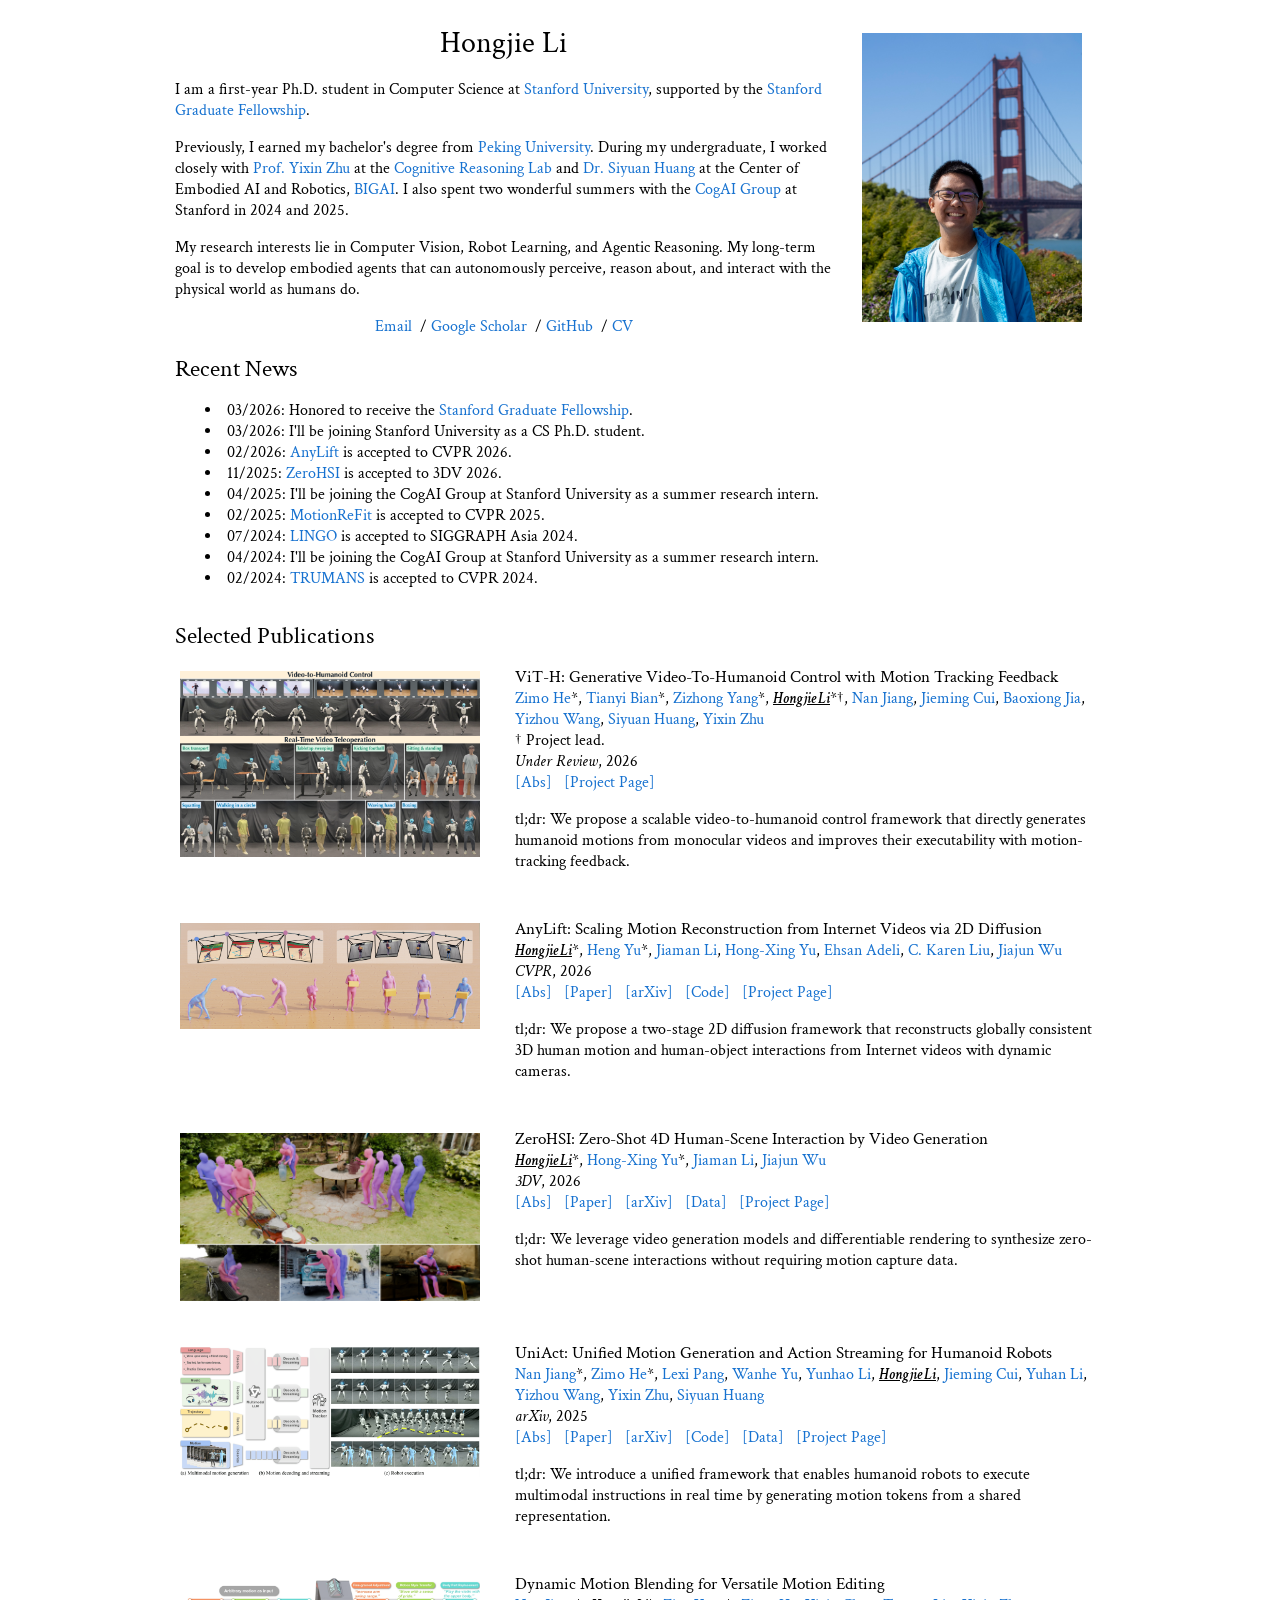
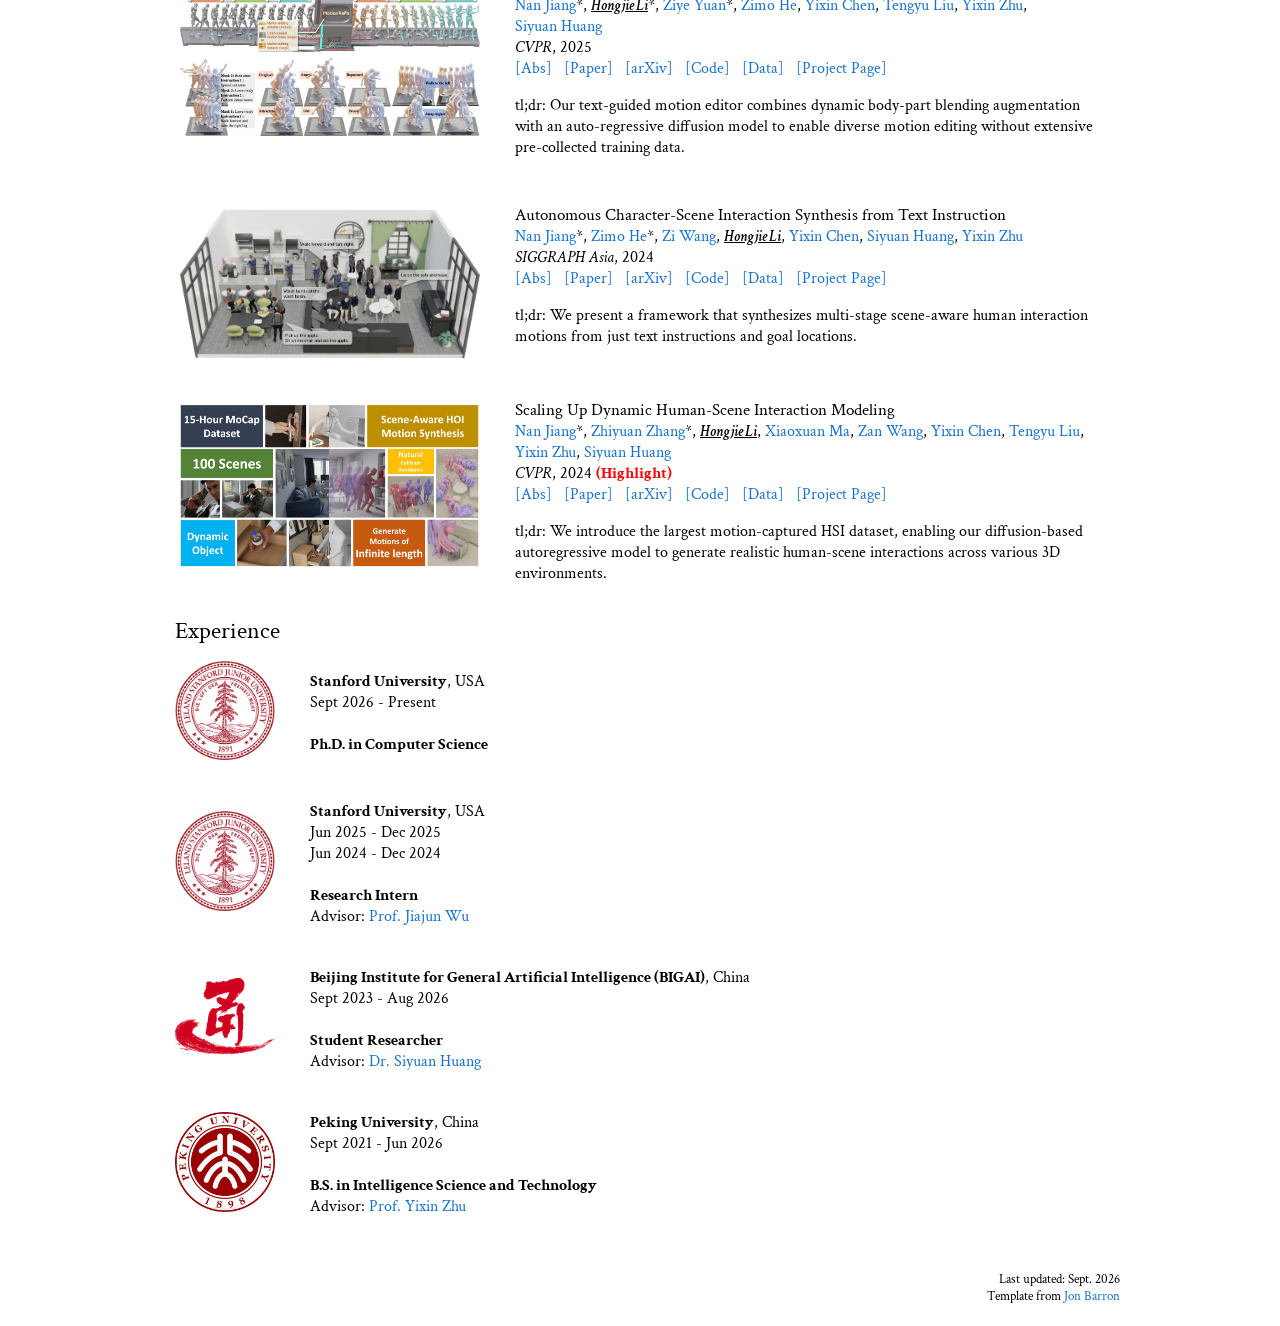
==== index.html @ 686cbb4c "update" ====
<!DOCTYPE HTML>
<html lang="en">
  <head><meta http-equiv="Content-Type" content="text/html; charset=UTF-8">
    <title>Hongjie Li's Homepage</title>
    <!-- Google tag (gtag.js) -->
    <script async src="https://www.googletagmanager.com/gtag/js?id=G-EWFQX2P75H"></script>
    <!-- <script>
      window.dataLayer = window.dataLayer || [];
      function gtag(){dataLayer.push(arguments);}
      gtag('js', new Date());
    </script> -->

    <meta name="author" content="Hongjie Li">
    <meta name="viewport" content="width=device-width, initial-scale=1">
    <meta name="msvalidate.01" content="1D6EAEB9C6558C0BB977413398D67E91" />
    
    <link rel="stylesheet" type="text/css" href="static/css/stylesheet.css">
    <script src="static/js/script.js"></script>
    <link rel="icon" href="static/images/icon.png">
    
    <link rel="preconnect" href="https://fonts.googleapis.com">
    <link rel="preconnect" href="https://fonts.gstatic.com" crossorigin>
    <link href="https://fonts.googleapis.com/css2?family=Crimson+Text:ital,wght@0,400;0,600;0,700;1,400;1,600;1,700&display=swap" rel="stylesheet">
  </head>

  <body>
    <table style="width:100%;max-width:960px;border:0px;border-spacing:0px;border-collapse:separate;margin-right:auto;margin-left:auto;"><tbody>
      <tr style="padding:0px">
        <td style="padding:0px">
          <table style="width:100%;border:0px;border-spacing:0px;border-collapse:separate;margin-right:auto;margin-left:auto;"><tbody>
            <tr style="padding:0px">
              <td style="padding:15px;padding-top:0;padding-bottom:0;width:63%;vertical-align:middle">
                <p style="text-align:center">
                  <name>Hongjie Li</name>
                </p>
                <p>
                  I am a first-year Ph.D. student in Computer Science at <a href="https://www.cs.stanford.edu/" target="_blank">Stanford University</a>, supported by the <a href="https://vpge.stanford.edu/fellowships-funding/vpge-fellowships/all-2026-fellows#SGF" target="_blank">Stanford Graduate Fellowship</a>.
                </p>
                <p>
                  Previously, I earned my bachelor's degree from <a href="https://airankings.org/institution/peking-university" target="_blank">Peking University</a>.
                  During my undergraduate, I worked closely with <a class="nowrap-name" href="https://yzhu.io" target="_blank">Prof. Yixin Zhu</a> at the <a href="https://pku.ai" target="_blank">Cognitive Reasoning Lab</a> and <a class="nowrap-name" href="https://siyuanhuang.com" target="_blank">Dr. Siyuan Huang</a> at the Center of Embodied AI and Robotics, <a href="https://eng.bigai.ai/research/" target="_blank">BIGAI</a>. 
                  I also spent two wonderful summers with the <a href="https://jiajunwu.com/" target="_blank">CogAI Group</a> at Stanford in 2024 and 2025.
                </p>
                <p>
                  My research interests lie in Computer Vision, Robot Learning, and Agentic Reasoning. My long-term goal is to develop embodied agents that can autonomously perceive, reason about, and interact with the physical world as humans do.
                </p>
                <p style="text-align:center">
                  <a href="mailto:lihongjie366@gmail.com">Email</a>
                  &nbsp/&nbsp<a href="https://scholar.google.com/citations?user=elzAX5YAAAAJ&hl=en" target="_blank">Google Scholar</a>
                  &nbsp/&nbsp<a href="https://github.com/awfuact" target="_blank">GitHub</a>
                  &nbsp/&nbsp<a href="static/files/CV_Hongjie_Li.pdf" target="_blank">CV</a>
                </p>
              </td>
              <td style="padding:15px;padding-top:0;padding-bottom:0;width:25%;max-width:25%">
                <img style="width:100%;max-width:220px" alt="profile photo" src="static/images/Personal/Hongjie.jpg" class="hoverZoomLink">
              </td>
            </tr>
          </tbody></table>

          <table style="width:100%;border:0px;border-spacing:0px;border-collapse:separate;margin-right:auto;margin-left:auto;"><tbody>
            <tr>
              <td style="padding:15px;padding-top:0;padding-bottom:0;width:100%;vertical-align:middle">
                <heading>Recent News</heading>
              </td>
            </tr>
          </tbody></table>

          <table style="width:100%;border:0px;border-spacing:0px;border-collapse:separate;margin-right:auto;margin-left:auto;"><tbody>
            <tr>
              <td style="padding:5px;padding-top:0;padding-bottom:15px;width:100%;vertical-align:middle">
                  <ul>
                    <li style="list-style-position:inside;margin:0;padding:0;text-align:left;">03/2026: Honored to receive the <a href="https://vpge.stanford.edu/fellowships-funding/vpge-fellowships/all-2026-fellows#SGF" target="_blank">Stanford Graduate Fellowship</a>.</li>
                    <li style="list-style-position:inside;margin:0;padding:0;text-align:left;">03/2026: I'll be joining Stanford University as a CS Ph.D. student.</li>
                    <li style="list-style-position:inside;margin:0;padding:0;text-align:left;">02/2026: <a class="nowrap-name" href="https://awfuact.github.io/anylift/" target="_blank">AnyLift</a> is accepted to CVPR 2026.</li>
                    <li style="list-style-position:inside;margin:0;padding:0;text-align:left;">11/2025: <a class="nowrap-name" href="https://awfuact.github.io/zerohsi/" target="_blank">ZeroHSI</a> is accepted to 3DV 2026.</li>
                    <li style="list-style-position:inside;margin:0;padding:0;text-align:left;">04/2025: I'll be joining the CogAI Group at Stanford University as a summer research intern.</li>
                    <li style="list-style-position:inside;margin:0;padding:0;text-align:left;">02/2025: <a class="nowrap-name" href="https://awfuact.github.io/motionrefit/" target="_blank">MotionReFit</a> is accepted to CVPR 2025.</li>
                    <li style="list-style-position:inside;margin:0;padding:0;text-align:left;">07/2024: <a class="nowrap-name" href="https://lingomotions.com/" target="_blank">LINGO</a> is accepted to SIGGRAPH Asia 2024.</li>
                    <li style="list-style-position:inside;margin:0;padding:0;text-align:left;">04/2024: I'll be joining the CogAI Group at Stanford University as a summer research intern.</li>
                    <li style="list-style-position:inside;margin:0;padding:0;text-align:left;">02/2024: <a class="nowrap-name" href="https://jnnan.github.io/trumans/" target="_blank">TRUMANS</a> is accepted to CVPR 2024.</li>
                  </ul>
                </p>
              </td>
            </tr>
          </tbody></table>

          <table style="width:100%;border:0px;border-spacing:0px;border-collapse:separate;margin-right:auto;margin-left:auto;"><tbody>
            <tr>
              <td style="padding:15px;padding-top:0;padding-bottom:0;width:100%;vertical-align:middle">
                <heading>Selected Publications</heading>
              </td>
            </tr>
          </tbody></table>
          
          <table style="width:100%;border:0px;border-spacing:0px;border-collapse:separate;margin-right:auto;margin-left:auto;"><tbody>
            <tr>
              <td style="padding:20px;width:18px;vertical-align:middle"><img src='static/publications/under_review26_vit-h.png', width="300px"></td>
              <td style="padding:15px;width:80%;vertical-align:middle">
                <papertitle>ViT-H: Generative Video-To-Humanoid Control with Motion Tracking Feedback</papertitle>
                <br>
                <a class="nowrap-name" href="https://mileret.github.io/" target="_blank">Zimo He</a>*,
                <a class="nowrap-name" href="https://pku.ai/author/tianyi-bian/" target="_blank">Tianyi Bian</a>*,
                <a class="nowrap-name" href="https://pku.ai/author/zizhong-yang/" target="_blank">Zizhong Yang</a>*,
                <strong class="nowrap-name" >Hongjie Li</strong>*†,
                <a class="nowrap-name" href="https://jnnan.github.io/" target="_blank">Nan Jiang</a>,
                <a class="nowrap-name" href="https://jiemingcui.github.io/" target="_blank">Jieming Cui</a>,
                <a class="nowrap-name" href="https://buzz-beater.github.io/" target="_blank">Baoxiong Jia</a>,
                <a class="nowrap-name" href="https://cfcs.pku.edu.cn/people/faculty/yizhouwang/index.htm" target="_blank">Yizhou Wang</a>,
                <a class="nowrap-name" href="https://siyuanhuang.com/" target="_blank">Siyuan Huang</a>,
                <a class="nowrap-name" href="https://yzhu.io/" target="_blank">Yixin Zhu</a>
                <br>
                † Project lead.
                <br>
                <em>Under Review</em>, 2026
                <br>
                <a class="nowrap-name" href="#" target="_blank">[Abs]</a>
                <!-- &nbsp
                <a class="nowrap-name" href="" target="_blank">[Paper]</a> -->
                <!-- &nbsp
                <a class="nowrap-name" href="" target="_blank">[arXiv]</a> -->
                <!-- &nbsp
                <a class="nowrap-name" href="" target="_blank">[Code]</a> -->
                &nbsp
                <a class="nowrap-name" href="https://awfuact.github.io/vit-h/" target="_blank">[Project Page]</a>
                <br>
                <abs>
                  Learning humanoid control from monocular human videos offers a scalable way to acquire diverse whole-body behaviors. Yet, existing reconstruction-retargeting-tracking pipelines are limited in system-level scalability by separately optimized intermediate stages and cannot directly optimize reference motion executability using downstream tracking feedback. We present ViT-H, a video-to-humanoid control framework following a generation-and-tracking paradigm. ViT-H directly generates humanoid reference motions from videos with a diffusion model, bypassing human motion reconstruction and retargeting, and uses motion-tracking outcomes to post-train the generator with direct preference optimization. We further introduce an autoregressive variant that enables real-time humanoid video teleoperation with sub-400 ms latency. Extensive experiments on the Unitree G1 demonstrate that ViT-H outperforms state-of-the-art reconstruction-retargeting-tracking pipelines in both motion quality and executability. We further show that ViT-H scales favorably with model size and with both pre-training and post-training data scale, while motion-tracking feedback consistently improves executability across different motion trackers.
                </abs>
                <p>
                  tl;dr: We propose a scalable video-to-humanoid control framework that directly generates humanoid motions from monocular videos and improves their executability with motion-tracking feedback.
                </p>
              </td>
            </tr>
          </tbody></table>

          <table style="width:100%;border:0px;border-spacing:0px;border-collapse:separate;margin-right:auto;margin-left:auto;"><tbody>
            <tr>
              <td style="padding:20px;width:18px;vertical-align:middle"><img src='static/publications/cvpr26_anylift.png', width="300px"></td>
              <td style="padding:15px;width:80%;vertical-align:middle">
                <papertitle>AnyLift: Scaling Motion Reconstruction from Internet Videos via 2D Diffusion</papertitle>
                <br>
                <strong class="nowrap-name" >Hongjie Li</strong>*,
                <a class="nowrap-name" href="https://heng14.github.io/" target="_blank">Heng Yu</a>*,
                <a class="nowrap-name" href="https://lijiaman.github.io/" target="_blank">Jiaman Li</a>,
                <a class="nowrap-name" href="https://kovenyu.com/" target="_blank">Hong-Xing Yu</a>,
                <a class="nowrap-name" href="https://stanford.edu/~eadeli/" target="_blank">Ehsan Adeli</a>,
                <a class="nowrap-name" href="https://tml.stanford.edu/#people" target="_blank">C. Karen Liu</a>,
                <a class="nowrap-name" href="https://jiajunwu.com/" target="_blank">Jiajun Wu</a>
                <br>
                <em>CVPR</em>, 2026
                <br>
                <a class="nowrap-name" href="#" target="_blank">[Abs]</a>
                &nbsp
                <a class="nowrap-name" href="static/publications/cvpr26_anylift.pdf" target="_blank">[Paper]</a>
                &nbsp
                <a class="nowrap-name" href="https://arxiv.org/abs/2604.17818" target="_blank">[arXiv]</a>
                &nbsp
                <a class="nowrap-name" href="https://github.com/awfuact/anylift-release" target="_blank">[Code]</a>
                &nbsp
                <a class="nowrap-name" href="https://awfuact.github.io/anylift/" target="_blank">[Project Page]</a>
                <br>
                <abs>
                  Reconstructing 3D human motion and human-object interactions (HOI) from Internet videos is a fundamental step toward building large-scale datasets of human behavior. Existing methods struggle to recover globally consistent 3D motion under dynamic cameras, especially for motion types underrepresented in current motion-capture datasets, and face additional difficulty recovering coherent human-object interactions in 3D. We introduce a two-stage framework leveraging 2D diffusion that reconstructs 3D human motion and HOI from Internet videos. In the first stage, we synthesize multi-view 2D motion data for each domain, leveraging 2D keypoints extracted from Internet videos to incorporate human motions that rarely appear in existing MoCap datasets. In the second stage, a camera-conditioned multi-view 2D motion diffusion model is trained on the domain-specific synthetic data to recover 3D human motion and 3D HOI in the world space. We demonstrate the effectiveness of our method on Internet videos featuring challenging motions such as gymnastics, as well as in-the-wild HOI videos, and show that it outperforms prior work in producing realistic human motion and human-object interaction.
                </abs>
                <p>
                  tl;dr: We propose a two-stage 2D diffusion framework that reconstructs globally consistent 3D human motion and human-object interactions from Internet videos with dynamic cameras.
                </p>
              </td>
            </tr>
          </tbody></table>

          <table style="width:100%;border:0px;border-spacing:0px;border-collapse:separate;margin-right:auto;margin-left:auto;"><tbody>
            <tr>
              <td style="padding:20px;width:18px;vertical-align:middle"><img src='static/publications/3dv26_zerohsi.jpg', width="300px"></td>
              <td style="padding:15px;width:80%;vertical-align:middle">
                <papertitle>ZeroHSI: Zero-Shot 4D Human-Scene Interaction by Video Generation</papertitle>
                <br>
                <strong class="nowrap-name" >Hongjie Li</strong>*,
                <a class="nowrap-name" href="https://kovenyu.com/" target="_blank">Hong-Xing Yu</a>*,
                <a class="nowrap-name" href="https://lijiaman.github.io/" target="_blank">Jiaman Li</a>,
                <a class="nowrap-name" href="https://jiajunwu.com/" target="_blank">Jiajun Wu</a>
                <br>
                <em>3DV</em>, 2026
                <br>
                <a class="nowrap-name" href="#" target="_blank">[Abs]</a>
                &nbsp
                <a class="nowrap-name" href="static/publications/3dv26_zerohsi.pdf" target="_blank">[Paper]</a>
                &nbsp
                <a class="nowrap-name" href="https://arxiv.org/abs/2412.18600" target="_blank">[arXiv]</a>
                <!-- &nbsp
                <a class="nowrap-name" href="" target="_blank">[Code]</a> -->
                &nbsp
                <a class="nowrap-name" href="https://drive.google.com/file/d/1BN2etWLa9WQPf9lnNrh6HpeLKnKVcmdk/view?usp=sharing" target="_blank">[Data]</a>
                &nbsp
                <a class="nowrap-name" href="https://awfuact.github.io/zerohsi/" target="_blank">[Project Page]</a>
                <br>
                <abs>
                  Human-scene interaction (HSI) generation is crucial for applications in embodied AI, virtual reality, and robotics. Yet, existing methods cannot synthesize interactions in unseen environments such as in-the-wild scenes or reconstructed scenes, as they rely on paired 3D scenes and captured human motion data for training, which are unavailable for unseen environments. We present ZeroHSI, a novel approach that enables zero-shot 4D human-scene interaction synthesis, eliminating the need for training on any MoCap data. Our key insight is to distill human-scene interactions from state-of-the-art video generation models, which have been trained on vast amounts of natural human movements and interactions, and use differentiable rendering to reconstruct human-scene interactions. ZeroHSI can synthesize realistic human motions in both static scenes and environments with dynamic objects, without requiring any ground-truth motion data. We evaluate ZeroHSI on a curated dataset of different types of various indoor and outdoor scenes with different interaction prompts, demonstrating its ability to generate diverse and contextually appropriate human-scene interactions.
                </abs>
                <p>
                  tl;dr: We leverage video generation models and differentiable rendering to synthesize zero-shot human-scene interactions without requiring motion capture data.
                </p>
              </td>
            </tr>
          </tbody></table>

          <table style="width:100%;border:0px;border-spacing:0px;border-collapse:separate;margin-right:auto;margin-left:auto;"><tbody>
            <tr>
              <td style="padding:20px;width:18px;vertical-align:middle"><img src='static/publications/arxiv25_uniact.png', width="300px"></td>
              <td style="padding:15px;width:80%;vertical-align:middle">
                <papertitle>UniAct: Unified Motion Generation and Action Streaming for Humanoid Robots</papertitle>
                <br>
                <a class="nowrap-name" href="https://jnnan.github.io/" target="_blank">Nan Jiang</a>*,
                <a class="nowrap-name" href="https://mileret.github.io/" target="_blank">Zimo He</a>*,
                <a class="nowrap-name" href="https://pku.ai/author/lexi-pang/" target="_blank">Lexi Pang</a>,
                <a class="nowrap-name" href="https://pku.ai/author/wanhe-yu/" target="_blank">Wanhe Yu</a>,
                <a class="nowrap-name" href="https://pku.ai/author/yunhao-li/" target="_blank">Yunhao Li</a>,
                <strong class="nowrap-name" >Hongjie Li</strong>,
                <a class="nowrap-name" href="https://jiemingcui.github.io/" target="_blank">Jieming Cui</a>,
                <a class="nowrap-name" >Yuhan Li</a>,
                <a class="nowrap-name" href="https://cfcs.pku.edu.cn/people/faculty/yizhouwang/index.htm" target="_blank">Yizhou Wang</a>,
                <a class="nowrap-name" href="https://yzhu.io/" target="_blank">Yixin Zhu</a>,
                <a class="nowrap-name" href="https://siyuanhuang.com/" target="_blank">Siyuan Huang</a>
                <br>
                <em>arXiv</em>, 2025
                <br>
                <a class="nowrap-name" href="#" target="_blank">[Abs]</a>
                &nbsp
                <a class="nowrap-name" href="static/publications/arxiv25_uniact.pdf" target="_blank">[Paper]</a>
                &nbsp
                <a class="nowrap-name" href="https://arxiv.org/abs/2512.24321" target="_blank">[arXiv]</a>
                &nbsp
                <a class="nowrap-name" href="https://github.com/jnnan/uniact-code" target="_blank">[Code]</a>
                &nbsp
                <a class="nowrap-name" href="https://jnnan.github.io/uniact/#dataset-section" target="_blank">[Data]</a>
                &nbsp
                <a class="nowrap-name" href="https://jnnan.github.io/uniact/#" target="_blank">[Project Page]</a>
                <!-- &nbsp
                <a href="" target="_blank">[Hugging Face]</a> -->
                <br>
                <abs>
                  A long-standing objective in humanoid robotics is the realization of versatile agents capable of following diverse multimodal instructions with human-level flexibility. Despite advances in humanoid control, bridging high-level multimodal perception with whole-body execution remains a significant bottleneck. Existing methods often struggle to translate heterogeneous instructions---such as language, music, and trajectories---into stable, real-time actions. Here we show that UniAct, a two-stage framework integrating a fine-tuned Multimodal Large Language Model (MLLM) with a causal streaming pipeline, enables humanoid robots to execute multimodal instructions with sub-500 ms latency. By unifying inputs through a shared discrete codebook via Finite Scalar Quantization (FSQ), UniAct ensures cross-modal alignment while constraining motions to a physically grounded manifold. This approach yields a 19% improvement in the success rate of zero-shot tracking of imperfect reference motions. We validate  UniAct on UA-Net, our 20-hour humanoid motion benchmark, demonstrating robust generalization across diverse real-world scenarios. Our results mark a critical step toward responsive, general-purpose humanoid assistants capable of seamless interaction through unified perception and control.
                </abs>
                <p>
                  tl;dr: We introduce a unified framework that enables humanoid robots to execute multimodal instructions in real time by generating motion tokens from a shared representation.
                </p>
              </td>
            </tr>
          </tbody></table>

          <table style="width:100%;border:0px;border-spacing:0px;border-collapse:separate;margin-right:auto;margin-left:auto;"><tbody>
            <tr>
              <td style="padding:20px;width:18px;vertical-align:middle"><img src='static/publications/cvpr25_motionrefit.png', width="300px"></td>
              <td style="padding:15px;width:80%;vertical-align:middle">
                <papertitle>Dynamic Motion Blending for Versatile Motion Editing</papertitle>
                <br>
                <a class="nowrap-name" href="https://jnnan.github.io/" target="_blank">Nan Jiang</a>*,
                <strong class="nowrap-name" >Hongjie Li</strong>*,
                <a class="nowrap-name" href="https://pku.ai/author/ziye-yuan/" target="_blank">Ziye Yuan</a>*,
                <a class="nowrap-name" href="https://mileret.github.io/" target="_blank">Zimo He</a>,
                <a class="nowrap-name" href="https://yixchen.github.io/" target="_blank">Yixin Chen</a>,
                <a class="nowrap-name" href="https://tengyu.ai/" target="_blank">Tengyu Liu</a>,
                <a class="nowrap-name" href="https://yzhu.io/" target="_blank">Yixin Zhu</a>,
                <a class="nowrap-name" href="https://siyuanhuang.com/" target="_blank">Siyuan Huang</a>
                <br>
                <em>CVPR</em>, 2025
                <br>
                <a class="nowrap-name" href="#" target="_blank">[Abs]</a>
                &nbsp
                <a class="nowrap-name" href="static/publications/cvpr25_motionrefit.pdf" target="_blank">[Paper]</a>
                &nbsp
                <a class="nowrap-name" href="https://arxiv.org/abs/2503.20724" target="_blank">[arXiv]</a>
                &nbsp
                <a class="nowrap-name" href="https://github.com/emptybulebox1/motionRefit/" target="_blank">[Code]</a>
                &nbsp
                <a class="nowrap-name" href="https://drive.google.com/file/d/1LiNgkRZ-Kmv5rKI3BOaHVCudhrMtE5hx/view?usp=sharing" target="_blank">[Data]</a>
                &nbsp
                <a class="nowrap-name" href="https://awfuact.github.io/motionrefit/" target="_blank">[Project Page]</a>
                <br>
                <abs>
                  Text-guided motion editing enables high-level semantic control and iterative modifications beyond traditional keyframe animation. Existing methods rely on limited pre-collected training triplets (original motion, edited motion, and instruction), which severely hinders their versatility in diverse editing scenarios. We introduce MotionCutMix, an online data augmentation technique that dynamically generates training triplets by blending body part motions based on input text. While MotionCutMix effectively expands the training distribution, the compositional nature introduces increased randomness and potential body part incoordination. To model such a rich distribution, we present MotionReFit, an auto-regressive diffusion model with a motion coordinator. The auto-regressive architecture facilitates learning by decomposing long sequences, while the motion coordinator mitigates the artifacts of motion composition. Our method handles both spatial and temporal motion edits directly from high-level human instructions, without relying on additional specifications or Large Language Models (LLMs). Through extensive experiments, we show that MotionReFit achieves state-of-the-art performance in text-guided motion editing. Ablation studies further verify that MotionCutMix significantly improves the model's generalizability while maintaining training convergence.
                </abs>
                <p>
                  tl;dr: Our text-guided motion editor combines dynamic body-part blending augmentation with an auto-regressive diffusion model to enable diverse motion editing without extensive pre-collected training data.
                </p>
              </td>
            </tr>
          </tbody></table>

          <table style="width:100%;border:0px;border-spacing:0px;border-collapse:separate;margin-right:auto;margin-left:auto;"><tbody>
            <tr>
              <td style="padding:20px;width:18px;vertical-align:middle"><img src='static/publications/siggraph-asia24_lingo.jpg', width="300px"></td>
              <td style="padding:15px;width:80%;vertical-align:middle">
                <papertitle>Autonomous Character-Scene Interaction Synthesis from Text Instruction</papertitle>
                <br>
                <a class="nowrap-name" href="https://jnnan.github.io/" target="_blank">Nan Jiang</a>*,
                <a class="nowrap-name" href="https://mileret.github.io/" target="_blank">Zimo He</a>*,
                <a class="nowrap-name" >Zi Wang</a>,
                <strong class="nowrap-name" >Hongjie Li</strong>,
                <a class="nowrap-name" href="https://yixchen.github.io/" target="_blank">Yixin Chen</a>,
                <a class="nowrap-name" href="https://siyuanhuang.com/" target="_blank">Siyuan Huang</a>,
                <a class="nowrap-name" href="https://yzhu.io/" target="_blank">Yixin Zhu</a>
                <br>
                <em>SIGGRAPH Asia</em>, 2024
                <br>
                <a class="nowrap-name" href="#" target="_blank">[Abs]</a>
                &nbsp
                <a class="nowrap-name" href="static/publications/siggraph-asia24_lingo.pdf" target="_blank">[Paper]</a>
                &nbsp
                <a class="nowrap-name" href="https://arxiv.org/abs/2410.03187" target="_blank">[arXiv]</a>
                &nbsp
                <a class="nowrap-name" href="https://github.com/mileret/lingo-release" target="_blank">[Code]</a>
                &nbsp
                <a class="nowrap-name" href="https://drive.google.com/file/d/1RadpLt-woPvsIGk9yDW7yX7br3sRO-zi/view" target="_blank">[Data]</a>
                &nbsp
                <a class="nowrap-name" href="https://lingomotions.com/" target="_blank">[Project Page]</a>
                <br>
                <abs>
                  Synthesizing human motions in 3D environments, particularly those with complex activities such as locomotion, hand-reaching, and Human-Object Interaction (HOI), presents substantial demands for user-defined waypoints and stage transitions. These requirements pose challenges for current models, leading to a notable gap in automating the animation of characters from simple human inputs. This paper addresses this challenge by introducing a comprehensive framework for synthesizing multi-stage scene-aware interaction motions directly from a single text instruction and goal location. Our approach employs an auto-regressive diffusion model to synthesize the next motion segment, along with an autonomous scheduler predicting the transition for each action stage. To ensure that the synthesized motions are seamlessly integrated within the environment, we propose a scene representation that considers the local perception both at the start and the goal location. We further enhance the coherence of the generated motion by integrating frame embeddings with language input. Additionally, to support model training, we present a comprehensive motion-captured (MoCap) dataset comprising 16 hours of motion sequences in 120 indoor scenes covering 40 types of motions, each annotated with precise language descriptions. Experimental results demonstrate the efficacy of our method in generating high-quality, multi-stage motions closely aligned with environmental and textual conditions.
                </abs>
                <p>
                  tl;dr: We present a framework that synthesizes multi-stage scene-aware human interaction motions from just text instructions and goal locations.
                </p>
              </td>
            </tr>
          </tbody></table>

          <table style="width:100%;border:0px;border-spacing:0px;border-collapse:separate;margin-right:auto;margin-left:auto;"><tbody>
            <tr>
              <td style="padding:20px;width:18px;vertical-align:middle"><img src='static/publications/cvpr24_trumans.jpg', width="300px"></td>
              <td style="padding:15px;width:80%;vertical-align:middle">
                <papertitle>Scaling Up Dynamic Human-Scene Interaction Modeling</papertitle>
                <!-- <a href="#" class="teaser-link" style="display:none;margin-left:10px">[teaser]</a> -->
                <br>
                <a class="nowrap-name" href="https://jnnan.github.io/" target="_blank">Nan Jiang</a>*,
                <a class="nowrap-name" href="https://zhiyuan-zhang0206.github.io/" target="_blank">Zhiyuan Zhang</a>*,
                <strong class="nowrap-name" >Hongjie Li</strong>,
                <a class="nowrap-name" href="https://shirleymaxx.github.io/" target="_blank">Xiaoxuan Ma</a>,
                <a class="nowrap-name" href="https://silvester.wang/" target="_blank">Zan Wang</a>,
                <a class="nowrap-name" href="https://yixchen.github.io/" target="_blank">Yixin Chen</a>,
                <a class="nowrap-name" href="https://tengyu.ai/" target="_blank">Tengyu Liu</a>,
                <a class="nowrap-name" href="https://yzhu.io/" target="_blank">Yixin Zhu</a>,
                <a class="nowrap-name" href="https://siyuanhuang.com/" target="_blank">Siyuan Huang</a>
                <br>
                <em>CVPR</em>, 2024
                <font color="red"><b>(Highlight)</b></font>
                <br>
                <a class="nowrap-name" href="#" target="_blank">[Abs]</a>
                &nbsp
                <a class="nowrap-name" href="static/publications/cvpr24_trumans.pdf" target="_blank">[Paper]</a>
                &nbsp
                <a class="nowrap-name" href="https://arxiv.org/abs/2403.08629" target="_blank">[arXiv]</a>
                &nbsp
                <a class="nowrap-name" href="https://github.com/jnnan/trumans_utils" target="_blank">[Code]</a>
                &nbsp
                <a class="nowrap-name" href="https://docs.google.com/forms/d/e/1FAIpQLSdF62BQ9TQTSTW0HzyNeRPhlzmREL5T8hUGn-484W1I3eVihQ/viewform" target="_blank">[Data]</a>
                &nbsp
                <a class="nowrap-name" href="https://jnnan.github.io/trumans/" target="_blank">[Project Page]</a>
                <br>
                <abs>
                  Confronting the challenges of data scarcity and advanced motion synthesis in HSI modeling, we introduce the TRUMANS (Tracking Human Actions in Scenes) dataset alongside a novel HSI motion synthesis method. TRUMANS stands as the most comprehensive motion-captured HSI dataset currently available, encompassing over 15 hours of human interactions across 100 indoor scenes. It intricately captures whole-body human motions and part-level object dynamics, focusing on the realism of contact. This dataset is further scaled up by transforming physical environments into exact virtual models and applying extensive augmentations to appearance and motion for both humans and objects while maintaining interaction fidelity. Utilizing TRUMANS, we devise a diffusion-based autoregressive model that efficiently generates Human-Scene Interaction (HSI) sequences of any length, taking into account both scene context and intended actions. In experiments, our approach shows remarkable zero-shot generalizability on a range of 3D scene datasets (e.g., PROX, Replica, ScanNet, ScanNet++), producing motions that closely mimic original motion-captured sequences, as confirmed by quantitative experiments and human studies.
                </abs>
                <p>
                  tl;dr: We introduce the largest motion-captured HSI dataset, enabling our diffusion-based autoregressive model to generate realistic human-scene interactions across various 3D environments.
                </p>
              </td>
            </tr>
          </tbody></table>
      
          <table style="width:100%;border:0px;border-spacing:0px;border-collapse:separate;margin-right:auto;margin-left:auto;"><tbody>
            <tr>
              <td style="padding:15px;width:100%;padding-top:0;padding-bottom:0;vertical-align:middle">
                <heading>Experience</heading>
              </td>
            </tr>
          </tbody></table>

          <table width="100%" align="center" border="0" cellpadding="20"><tbody>
            <tr>
              <td style="padding:15px;width:18px;vertical-align:middle"><img src="static/images/Institution/stanford.png", width="100px"></td>
              <td width="90%" valign="center">
                <b>Stanford University</b>, USA
                <br> Sept 2026 - Present
                <br>
                <br> <b>Ph.D. in Computer Science</b>
                <!-- <br> Advisor: <a class="nowrap-name" href="" target="_blank"></a> -->
              </td>
            </tr>
            <tr>
              <td style="padding:15px;width:18px;vertical-align:middle"><img src="static/images/Institution/stanford.png", width="100px"></td>
              <td width="90%" valign="center">
                <b>Stanford University</b>, USA
                <br> Jun 2025 - Dec 2025
                <br> Jun 2024 - Dec 2024
                <br>
                <br> <b>Research Intern</b>
                <br> Advisor: <a class="nowrap-name" href="https://jiajunwu.com/" target="_blank">Prof. Jiajun Wu</a>
              </td>
            </tr>
            <tr>
              <td style="padding:15px;width:18px;vertical-align:middle"><img src="static/images/Institution/bigai.png", width="100px"></td>
              <td width="90%" valign="center">
                <b>Beijing Institute for General Artificial Intelligence (BIGAI)</b>, China
                <br> Sept 2023 - Aug 2026
                <br>
                <br> <b>Student Researcher</b>
                <br> Advisor: <a class="nowrap-name" href="https://siyuanhuang.com" target="_blank">Dr. Siyuan Huang</a>
              </td>
            </tr>
            <tr>
              <td style="padding:15px;width:18px;vertical-align:middle"><img src="static/images/Institution/pku.jpeg", width="100px"></td>
              <td width="90%" valign="center">
                <b>Peking University</b>, China
                <br> Sept 2021 - Jun 2026
                <br>
                <br> <b>B.S. in Intelligence Science and Technology</b>
                <br> Advisor: <a class="nowrap-name" href="http://yzhu.io" target="_blank">Prof. Yixin Zhu</a>
              </td>
            </tr>
          </tbody></table>
          <table style="width:100%;border:0px;border-spacing:0px;border-collapse:separate;margin-right:auto;margin-left:auto;"><tbody>
            <tr>
              <td style="padding:0px">
                <br>
                <p style="text-align:right;font-size:small;">
                  Last updated: Sept. 2026
                  <br>
                  Template from <a class="nowrap-name" href="https://jonbarron.info/" style="text-align:right;font-size:small;" target="_blank">Jon Barron</a>
                </p>
              </td>
            </tr>
          </tbody></table>
        </td>
      </tr>
    </table>
  </body>

</html>
---- static/css/stylesheet.css ----
/* latin-ext */
@font-face {
  font-family: 'Lato';
  font-style: italic;
  font-weight: 400;
  src: local('Lato Italic'), local('Lato-Italic'), url(https://fonts.gstatic.com/s/lato/v15/S6u8w4BMUTPHjxsAUi-qNiXg7eU0.woff2) format('woff2');
  unicode-range: U+0100-024F, U+0259, U+1E00-1EFF, U+2020, U+20A0-20AB, U+20AD-20CF, U+2113, U+2C60-2C7F, U+A720-A7FF;
}
/* latin */
@font-face {
  font-family: 'Lato';
  font-style: italic;
  font-weight: 400;
  src: local('Lato Italic'), local('Lato-Italic'), url(https://fonts.gstatic.com/s/lato/v15/S6u8w4BMUTPHjxsAXC-qNiXg7Q.woff2) format('woff2');
  unicode-range: U+0000-00FF, U+0131, U+0152-0153, U+02BB-02BC, U+02C6, U+02DA, U+02DC, U+2000-206F, U+2074, U+20AC, U+2122, U+2191, U+2193, U+2212, U+2215, U+FEFF, U+FFFD;
}
/* latin-ext */
@font-face {
  font-family: 'Lato';
  font-style: italic;
  font-weight: 700;
  src: local('Lato Bold Italic'), local('Lato-BoldItalic'), url(https://fonts.gstatic.com/s/lato/v15/S6u_w4BMUTPHjxsI5wq_FQftx9897sxZ.woff2) format('woff2');
  unicode-range: U+0100-024F, U+0259, U+1E00-1EFF, U+2020, U+20A0-20AB, U+20AD-20CF, U+2113, U+2C60-2C7F, U+A720-A7FF;
}
/* latin */
@font-face {
  font-family: 'Lato';
  font-style: italic;
  font-weight: 700;
  src: local('Lato Bold Italic'), local('Lato-BoldItalic'), url(https://fonts.gstatic.com/s/lato/v15/S6u_w4BMUTPHjxsI5wq_Gwftx9897g.woff2) format('woff2');
  unicode-range: U+0000-00FF, U+0131, U+0152-0153, U+02BB-02BC, U+02C6, U+02DA, U+02DC, U+2000-206F, U+2074, U+20AC, U+2122, U+2191, U+2193, U+2212, U+2215, U+FEFF, U+FFFD;
}
/* latin-ext */
@font-face {
  font-family: 'Lato';
  font-style: normal;
  font-weight: 400;
  src: local('Lato Regular'), local('Lato-Regular'), url(https://fonts.gstatic.com/s/lato/v15/S6uyw4BMUTPHjxAwXiWtFCfQ7A.woff2) format('woff2');
  unicode-range: U+0100-024F, U+0259, U+1E00-1EFF, U+2020, U+20A0-20AB, U+20AD-20CF, U+2113, U+2C60-2C7F, U+A720-A7FF;
}
/* latin */
@font-face {
  font-family: 'Lato';
  font-style: normal;
  font-weight: 400;
  src: local('Lato Regular'), local('Lato-Regular'), url(https://fonts.gstatic.com/s/lato/v15/S6uyw4BMUTPHjx4wXiWtFCc.woff2) format('woff2');
  unicode-range: U+0000-00FF, U+0131, U+0152-0153, U+02BB-02BC, U+02C6, U+02DA, U+02DC, U+2000-206F, U+2074, U+20AC, U+2122, U+2191, U+2193, U+2212, U+2215, U+FEFF, U+FFFD;
}
/* latin-ext */
@font-face {
  font-family: 'Lato';
  font-style: normal;
  font-weight: 700;
  src: local('Lato Bold'), local('Lato-Bold'), url(https://fonts.gstatic.com/s/lato/v15/S6u9w4BMUTPHh6UVSwaPGQ3q5d0N7w.woff2) format('woff2');
  unicode-range: U+0100-024F, U+0259, U+1E00-1EFF, U+2020, U+20A0-20AB, U+20AD-20CF, U+2113, U+2C60-2C7F, U+A720-A7FF;
}
/* latin */
@font-face {
  font-family: 'Lato';
  font-style: normal;
  font-weight: 700;
  src: local('Lato Bold'), local('Lato-Bold'), url(https://fonts.gstatic.com/s/lato/v15/S6u9w4BMUTPHh6UVSwiPGQ3q5d0.woff2) format('woff2');
  unicode-range: U+0000-00FF, U+0131, U+0152-0153, U+02BB-02BC, U+02C6, U+02DA, U+02DC, U+2000-206F, U+2074, U+20AC, U+2122, U+2191, U+2193, U+2212, U+2215, U+FEFF, U+FFFD;
}

a {
  color: #1772d0;
  text-decoration: none;
}

a:focus,
a:hover {
  /* color: #f09228; */
  color: #1772d0;
  text-decoration: underline;
}

coa {
  color: #808080;
  text-decoration: none;
}

coa:focus,
coa:hover {
  color: #f09228;
  text-decoration: none;
}

body,
td,
th,
tr,
p,
a {
  font-family: 'Crimson Text', 'Times New Roman', serif;
  font-size: 16px;
}

abs {
  font-family: 'Crimson Text', 'Times New Roman', serif;
  font-size: 15px;
  color:	#EB6400;
}

strong {
  font-family: 'Crimson Text', 'Times New Roman', serif;
  font-size: 15px;
  font-style: oblique;
  font-weight: 600;
  text-decoration: underline;
}

coa {
  font-family: 'Crimson Text', 'Times New Roman', serif;
  font-size: 15px;
}

heading {
  font-family: 'Crimson Text', 'Times New Roman', serif;
  font-size: 24px;
  /* font-weight: bold; */
}

papertitle {
  font-family: 'Crimson Text', 'Times New Roman', serif;
  font-size: 17px;
  /* font-weight: bold; */
}

name {
  font-family: 'Crimson Text', 'Times New Roman', serif;
  font-size: 30px;
  /* font-weight: bold; */
}

chname {
  font-family: 'Crimson Text', 'Times New Roman', serif;
  font-size: 30px;
  /* font-weight: bold; */
}

.one {
  width: 160px;
  height: 160px;
  position: relative;
}

.two {
  width: 160px;
  height: 160px;
  position: absolute;
  transition: opacity .2s ease-in-out;
  -moz-transition: opacity .2s ease-in-out;
  -webkit-transition: opacity .2s ease-in-out;
}

.fade {
  transition: opacity .2s ease-in-out;
  -moz-transition: opacity .2s ease-in-out;
  -webkit-transition: opacity .2s ease-in-out;
}

span.highlight {
  background-color: #ffffd0;
}

table {
  width: 100%;
  border: 0px;
  border-spacing: 0px;
  border-collapse: separate;
  margin-right: auto;
  margin-left: auto;
}

/* Media query for screens smaller than 640px */
@media screen and (max-width: 640px) {
  /* Hide original name */
  td > p:first-child > name {
      display: none;
  }
  
  /* Adjust table layout */
  table tbody tr td table:first-of-type tbody tr {
      display: flex;
      flex-direction: column;
      align-items: center; /* Center children horizontally */
  }
  
  /* Style photo cell */
  table tbody tr td table:first-of-type tbody tr td:last-child {
      width: 60% !important; /* Make photo cell smaller */
      max-width: 200px !important; /* Maximum width for photo cell */
      min-width: 200px !important; /* Minimum width for photo cell */
      order: -1; /* Move photo to top */
      position: relative;
      display: flex;
      flex-direction: column;
      align-items: center; /* Center photo horizontally */
      padding-bottom:0 !important;
  }
  
  /* Style the photo itself */
  table tbody tr td table:first-of-type tbody tr td:last-child img {
      width: 100%;
      height: auto;
      object-fit: contain;
  }
  
  /* Style bio cell */
  table tbody tr td table:first-of-type tbody tr td:first-child {
      width: 100% !important;
  }
  
  /* Add name above photo */
  table tbody tr td table:first-of-type tbody tr td:last-child::before {
      content: "Hongjie Li";
      display: block;
      font-family: 'Crimson Text', Verdana, Helvetica, sans-serif;
      font-size: 30px;
      text-align: center;
      margin-bottom: 1rem;
  }
}

.nowrap-name {
  white-space: nowrap;
}
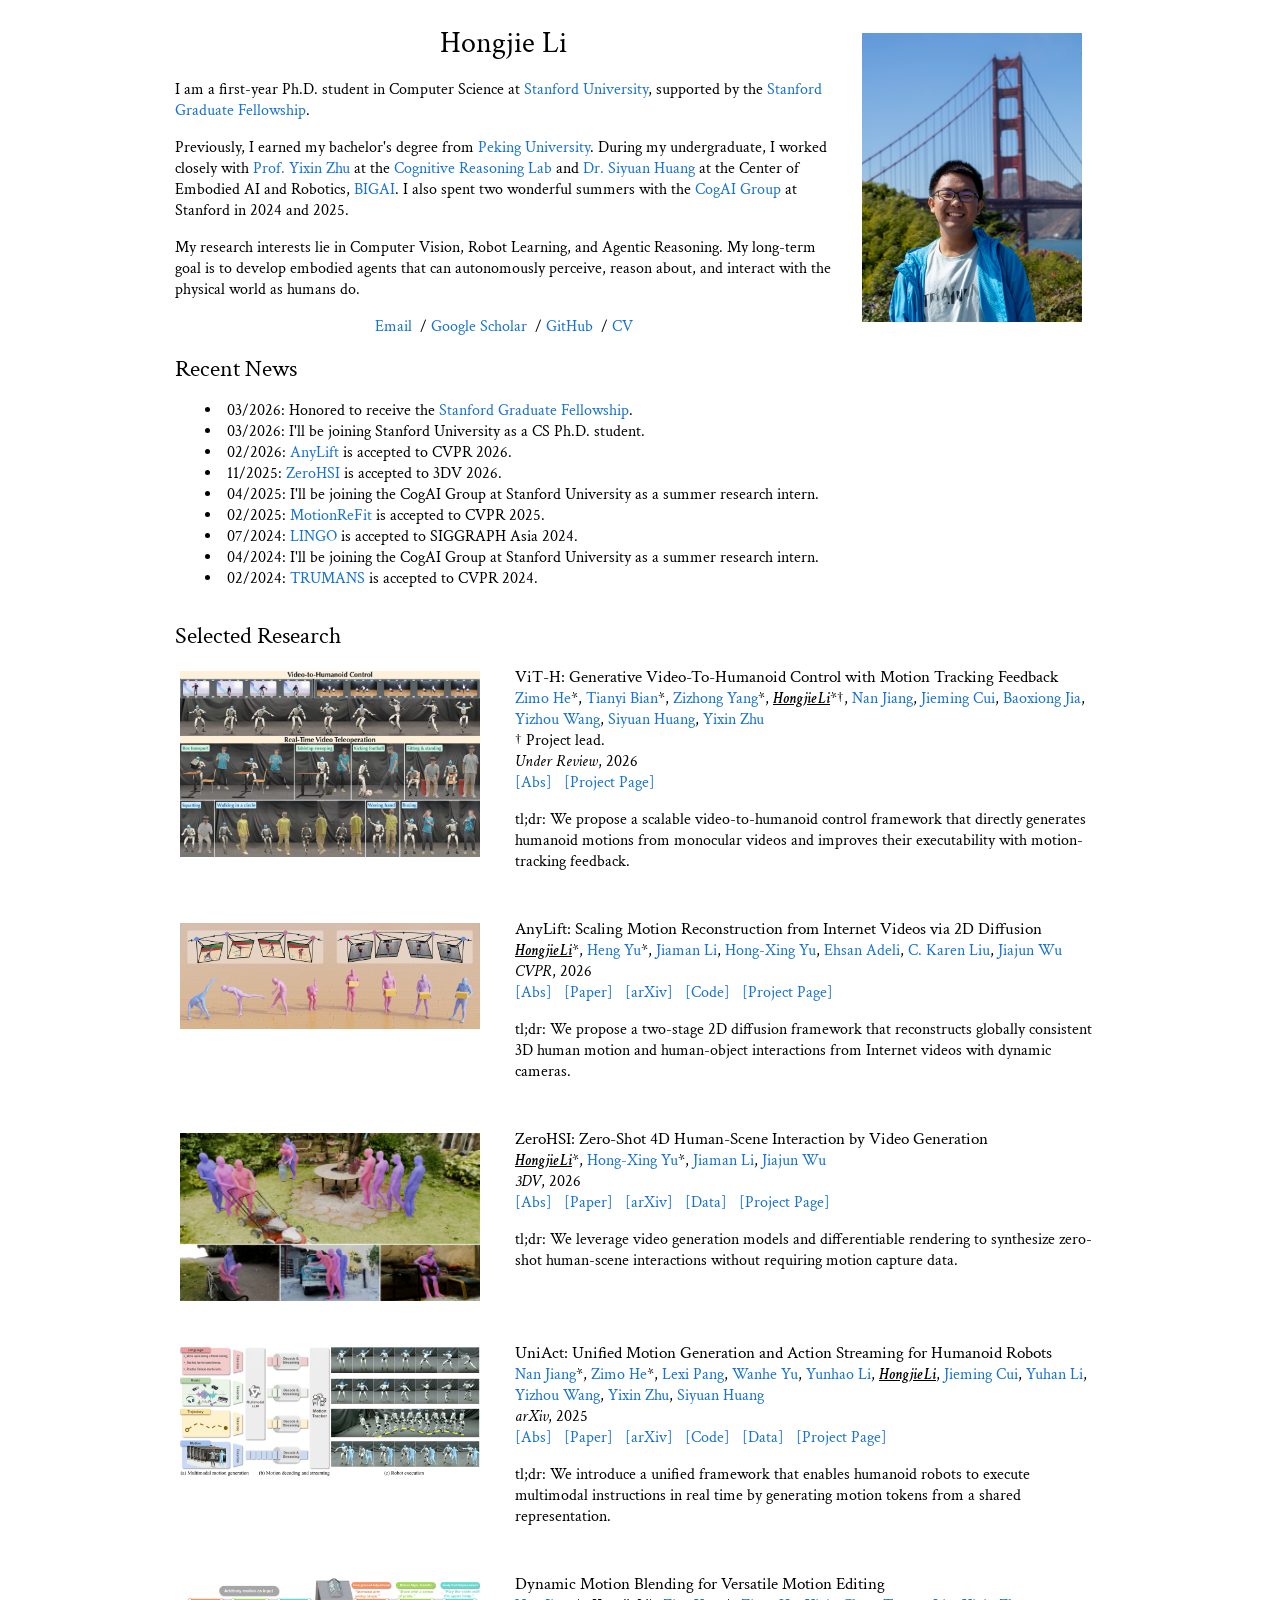
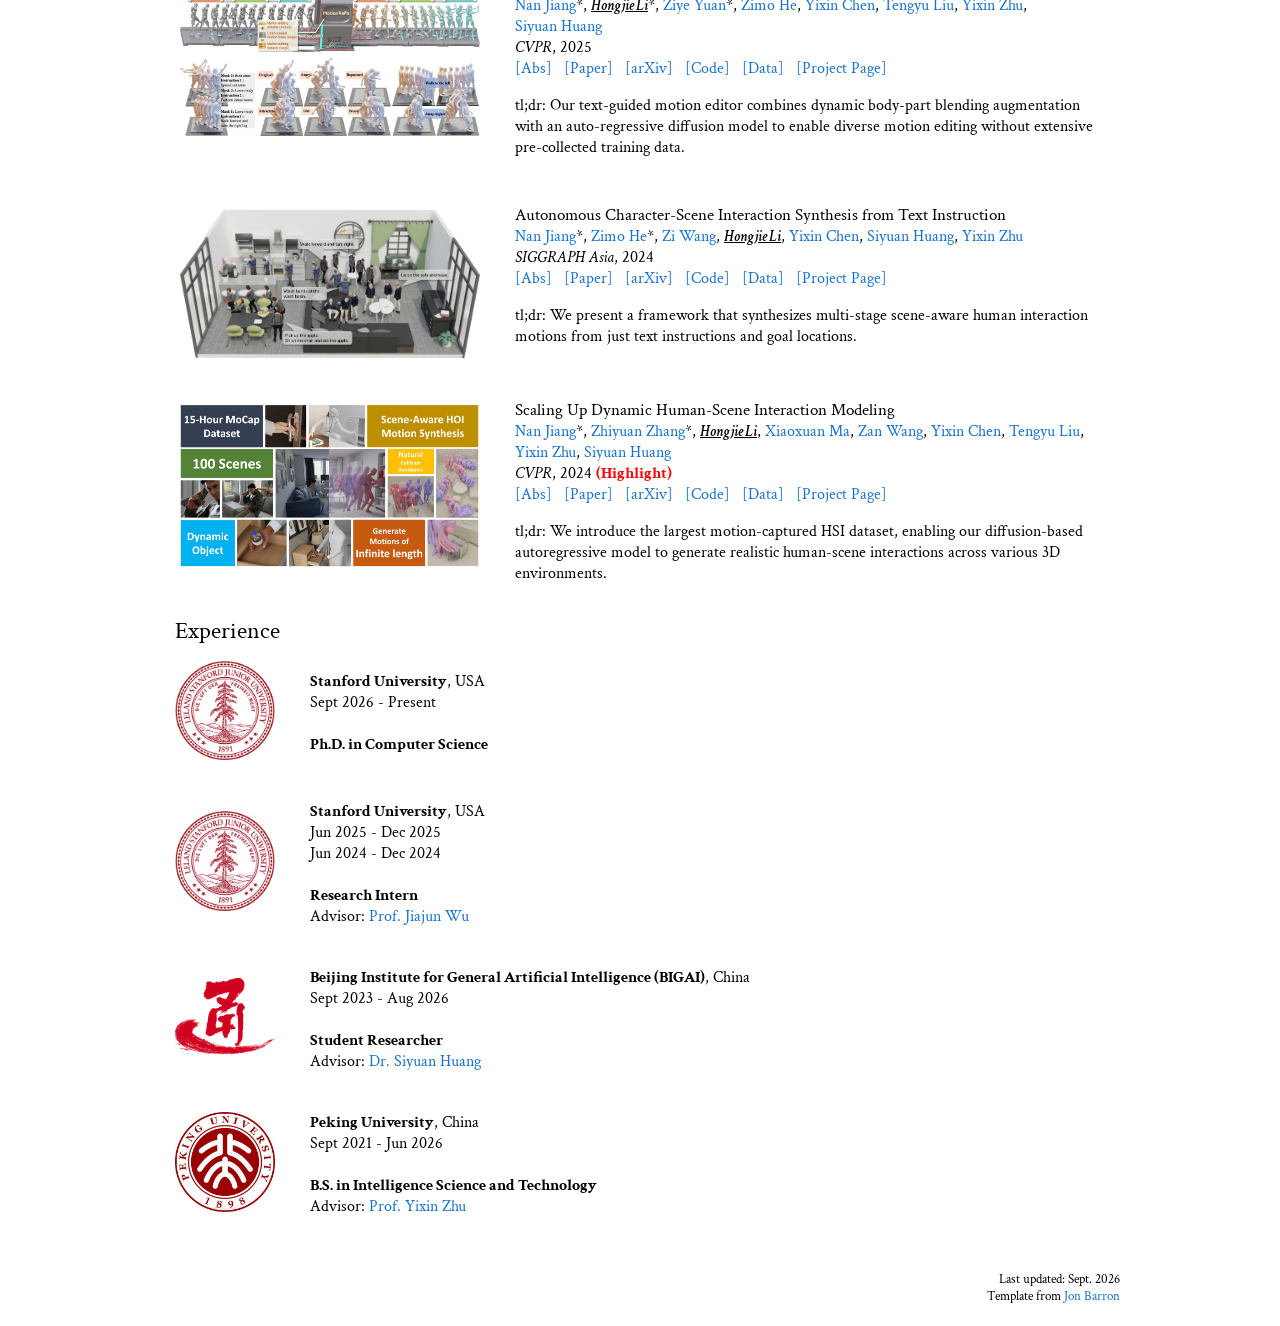
==== commit 41c869d3: "update" ====
--- a/index.html
+++ b/index.html
@@ -87,7 +87,7 @@
           <table style="width:100%;border:0px;border-spacing:0px;border-collapse:separate;margin-right:auto;margin-left:auto;"><tbody>
             <tr>
               <td style="padding:15px;padding-top:0;padding-bottom:0;width:100%;vertical-align:middle">
-                <heading>Selected Publications</heading>
+                <heading>Selected Research</heading>
               </td>
             </tr>
           </tbody></table>
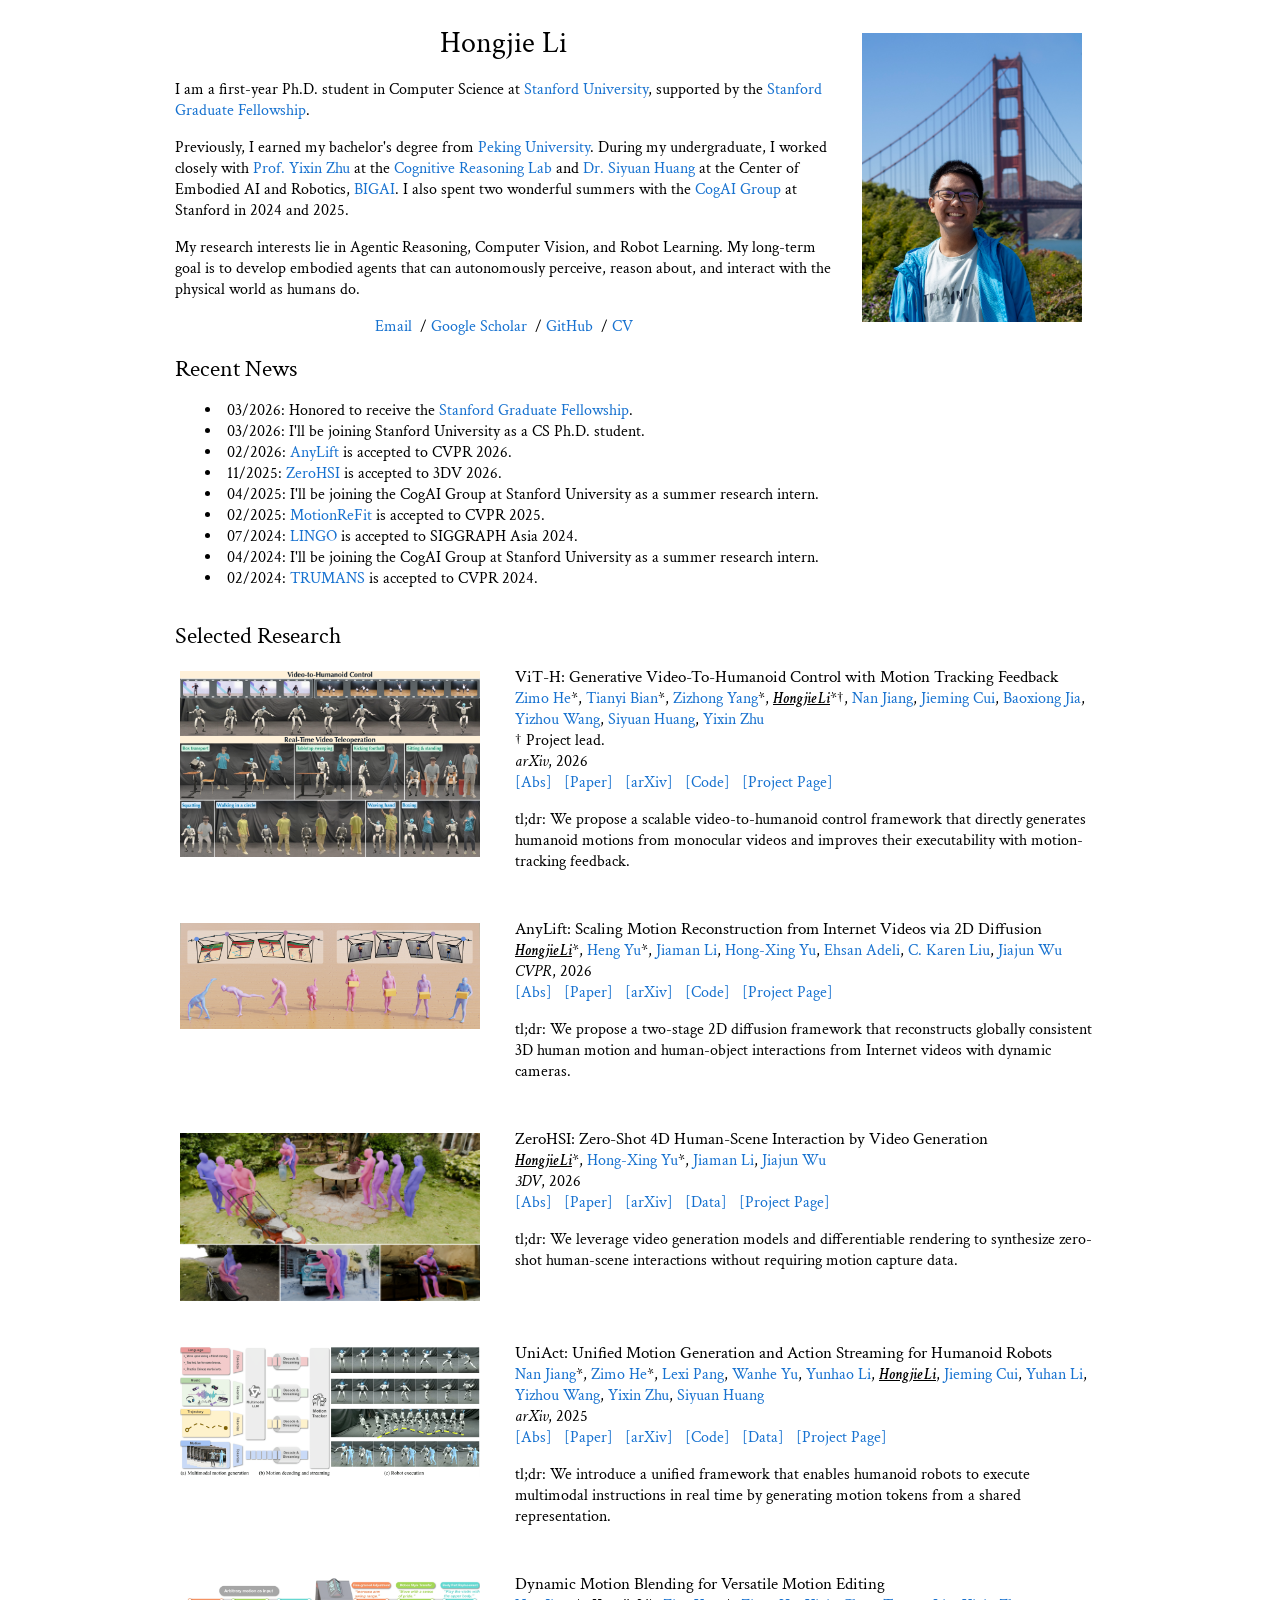
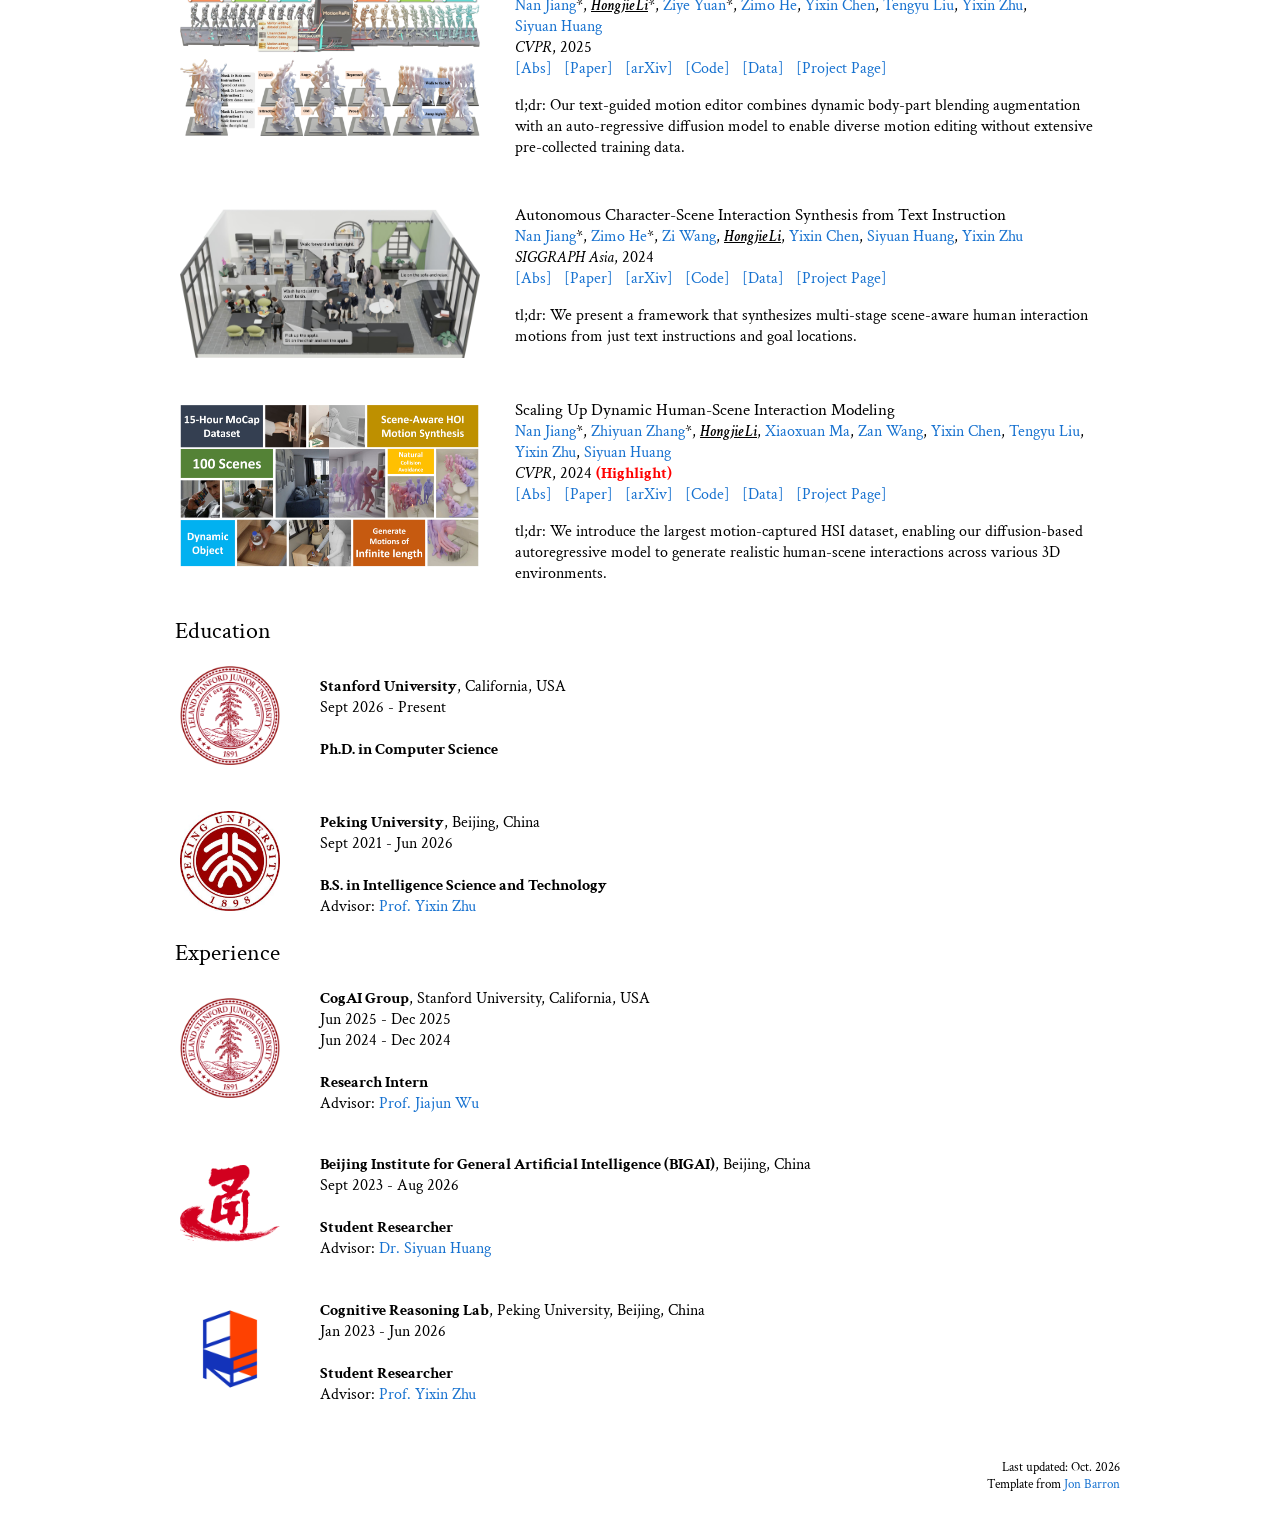
==== commit 1c09e3b8: "update" ====
--- a/index.html
+++ b/index.html
@@ -42,7 +42,7 @@
                   I also spent two wonderful summers with the <a href="https://jiajunwu.com/" target="_blank">CogAI Group</a> at Stanford in 2024 and 2025.
                 </p>
                 <p>
-                  My research interests lie in Computer Vision, Robot Learning, and Agentic Reasoning. My long-term goal is to develop embodied agents that can autonomously perceive, reason about, and interact with the physical world as humans do.
+                  My research interests lie in Agentic Reasoning, Computer Vision, and Robot Learning. My long-term goal is to develop embodied agents that can autonomously perceive, reason about, and interact with the physical world as humans do.
                 </p>
                 <p style="text-align:center">
                   <a href="mailto:lihongjie366@gmail.com">Email</a>
@@ -94,7 +94,7 @@
           
           <table style="width:100%;border:0px;border-spacing:0px;border-collapse:separate;margin-right:auto;margin-left:auto;"><tbody>
             <tr>
-              <td style="padding:20px;width:18px;vertical-align:middle"><img src='static/publications/under_review26_vit-h.png', width="300px"></td>
+              <td style="padding:20px;width:18px;vertical-align:middle"><img src='static/publications/arxiv26_vit-h.png', width="300px"></td>
               <td style="padding:15px;width:80%;vertical-align:middle">
                 <papertitle>ViT-H: Generative Video-To-Humanoid Control with Motion Tracking Feedback</papertitle>
                 <br>
@@ -111,15 +111,15 @@
                 <br>
                 † Project lead.
                 <br>
-                <em>Under Review</em>, 2026
-                <br>
-                <a class="nowrap-name" href="#" target="_blank">[Abs]</a>
-                <!-- &nbsp
-                <a class="nowrap-name" href="" target="_blank">[Paper]</a> -->
-                <!-- &nbsp
-                <a class="nowrap-name" href="" target="_blank">[arXiv]</a> -->
-                <!-- &nbsp
-                <a class="nowrap-name" href="" target="_blank">[Code]</a> -->
+                <em>arXiv</em>, 2026
+                <br>
+                <a class="nowrap-name" href="#" target="_blank">[Abs]</a>
+                &nbsp
+                <a class="nowrap-name" href="static/publications/arxiv26_vit-h.pdf" target="_blank">[Paper]</a>
+                &nbsp
+                <a class="nowrap-name" href="https://arxiv.org/abs/2610.32966" target="_blank">[arXiv]</a>
+                &nbsp
+                <a class="nowrap-name" href="https://github.com/mileret/ViT-H-release" target="_blank">[Code]</a>
                 &nbsp
                 <a class="nowrap-name" href="https://awfuact.github.io/vit-h/" target="_blank">[Project Page]</a>
                 <br>
@@ -370,16 +370,16 @@
           <table style="width:100%;border:0px;border-spacing:0px;border-collapse:separate;margin-right:auto;margin-left:auto;"><tbody>
             <tr>
               <td style="padding:15px;width:100%;padding-top:0;padding-bottom:0;vertical-align:middle">
-                <heading>Experience</heading>
+                <heading>Education</heading>
               </td>
             </tr>
           </tbody></table>
 
           <table width="100%" align="center" border="0" cellpadding="20"><tbody>
             <tr>
-              <td style="padding:15px;width:18px;vertical-align:middle"><img src="static/images/Institution/stanford.png", width="100px"></td>
+              <td style="padding:20px;width:18px;vertical-align:middle"><img src="static/images/Institution/stanford.png", width="100px"></td>
               <td width="90%" valign="center">
-                <b>Stanford University</b>, USA
+                <b>Stanford University</b>, California, USA
                 <br> Sept 2026 - Present
                 <br>
                 <br> <b>Ph.D. in Computer Science</b>
@@ -387,9 +387,30 @@
               </td>
             </tr>
             <tr>
-              <td style="padding:15px;width:18px;vertical-align:middle"><img src="static/images/Institution/stanford.png", width="100px"></td>
+              <td style="padding:20px;width:18px;vertical-align:middle"><img src="static/images/Institution/pku.jpeg", width="100px"></td>
               <td width="90%" valign="center">
-                <b>Stanford University</b>, USA
+                <b>Peking University</b>, Beijing, China
+                <br> Sept 2021 - Jun 2026
+                <br>
+                <br> <b>B.S. in Intelligence Science and Technology</b>
+                <br> Advisor: <a class="nowrap-name" href="http://yzhu.io" target="_blank">Prof. Yixin Zhu</a>
+              </td>
+            </tr>
+          </tbody></table>
+
+          <table style="width:100%;border:0px;border-spacing:0px;border-collapse:separate;margin-right:auto;margin-left:auto;"><tbody>
+            <tr>
+              <td style="padding:15px;width:100%;padding-top:0;padding-bottom:0;vertical-align:middle">
+                <heading>Experience</heading>
+              </td>
+            </tr>
+          </tbody></table>
+
+          <table width="100%" align="center" border="0" cellpadding="20"><tbody>
+            <tr>
+              <td style="padding:20px;width:18px;vertical-align:middle"><img src="static/images/Institution/stanford.png", width="100px"></td>
+              <td width="90%" valign="center">
+                <b>CogAI Group</b>, Stanford University, California, USA
                 <br> Jun 2025 - Dec 2025
                 <br> Jun 2024 - Dec 2024
                 <br>
@@ -398,9 +419,9 @@
               </td>
             </tr>
             <tr>
-              <td style="padding:15px;width:18px;vertical-align:middle"><img src="static/images/Institution/bigai.png", width="100px"></td>
+              <td style="padding:20px;width:18px;vertical-align:middle"><img src="static/images/Institution/bigai.png", width="100px"></td>
               <td width="90%" valign="center">
-                <b>Beijing Institute for General Artificial Intelligence (BIGAI)</b>, China
+                <b>Beijing Institute for General Artificial Intelligence (BIGAI)</b>, Beijing, China
                 <br> Sept 2023 - Aug 2026
                 <br>
                 <br> <b>Student Researcher</b>
@@ -408,22 +429,23 @@
               </td>
             </tr>
             <tr>
-              <td style="padding:15px;width:18px;vertical-align:middle"><img src="static/images/Institution/pku.jpeg", width="100px"></td>
+              <td style="padding:20px;width:18px;vertical-align:middle"><img src="static/images/Institution/core_lab.png", width="100px"></td>
               <td width="90%" valign="center">
-                <b>Peking University</b>, China
-                <br> Sept 2021 - Jun 2026
-                <br>
-                <br> <b>B.S. in Intelligence Science and Technology</b>
+                <b>Cognitive Reasoning Lab</b>, Peking University, Beijing, China
+                <br> Jan 2023 - Jun 2026
+                <br>
+                <br> <b>Student Researcher</b>
                 <br> Advisor: <a class="nowrap-name" href="http://yzhu.io" target="_blank">Prof. Yixin Zhu</a>
               </td>
             </tr>
           </tbody></table>
+
           <table style="width:100%;border:0px;border-spacing:0px;border-collapse:separate;margin-right:auto;margin-left:auto;"><tbody>
             <tr>
               <td style="padding:0px">
                 <br>
                 <p style="text-align:right;font-size:small;">
-                  Last updated: Sept. 2026
+                  Last updated: Oct. 2026
                   <br>
                   Template from <a class="nowrap-name" href="https://jonbarron.info/" style="text-align:right;font-size:small;" target="_blank">Jon Barron</a>
                 </p>
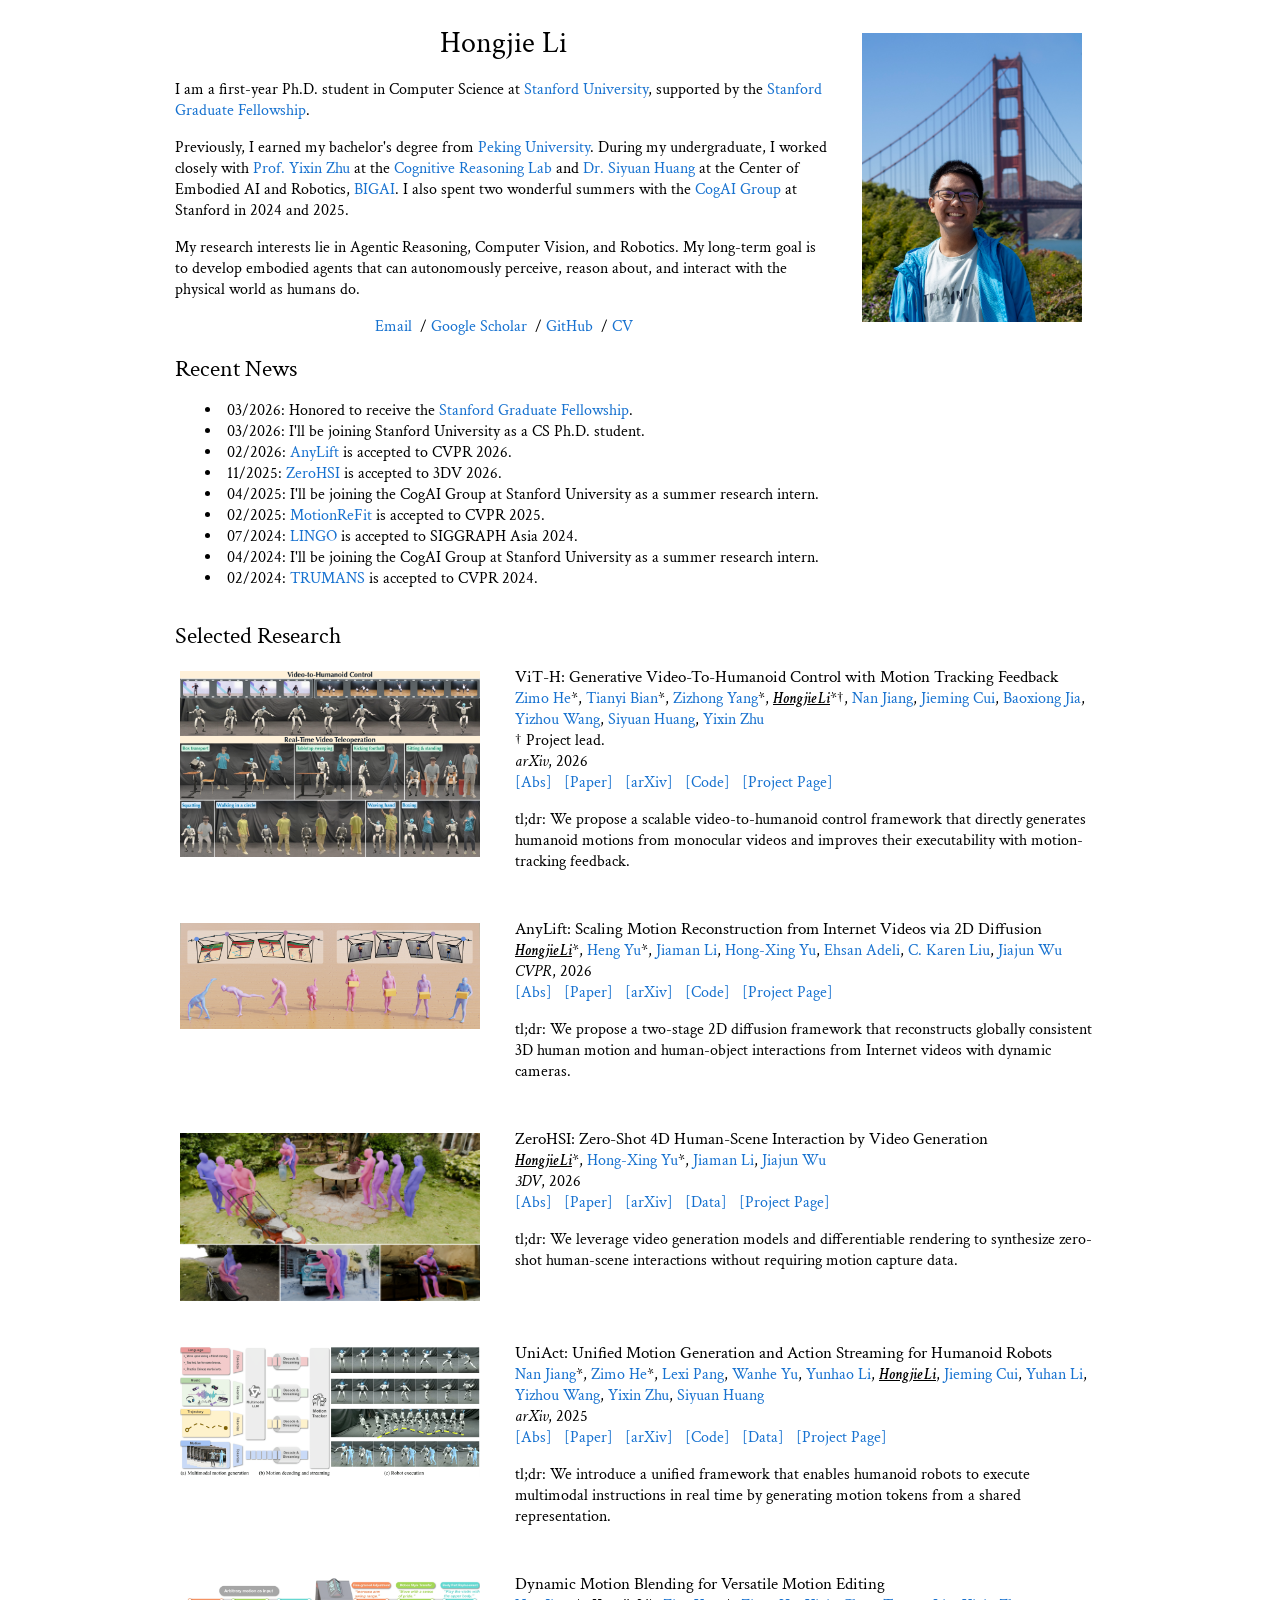
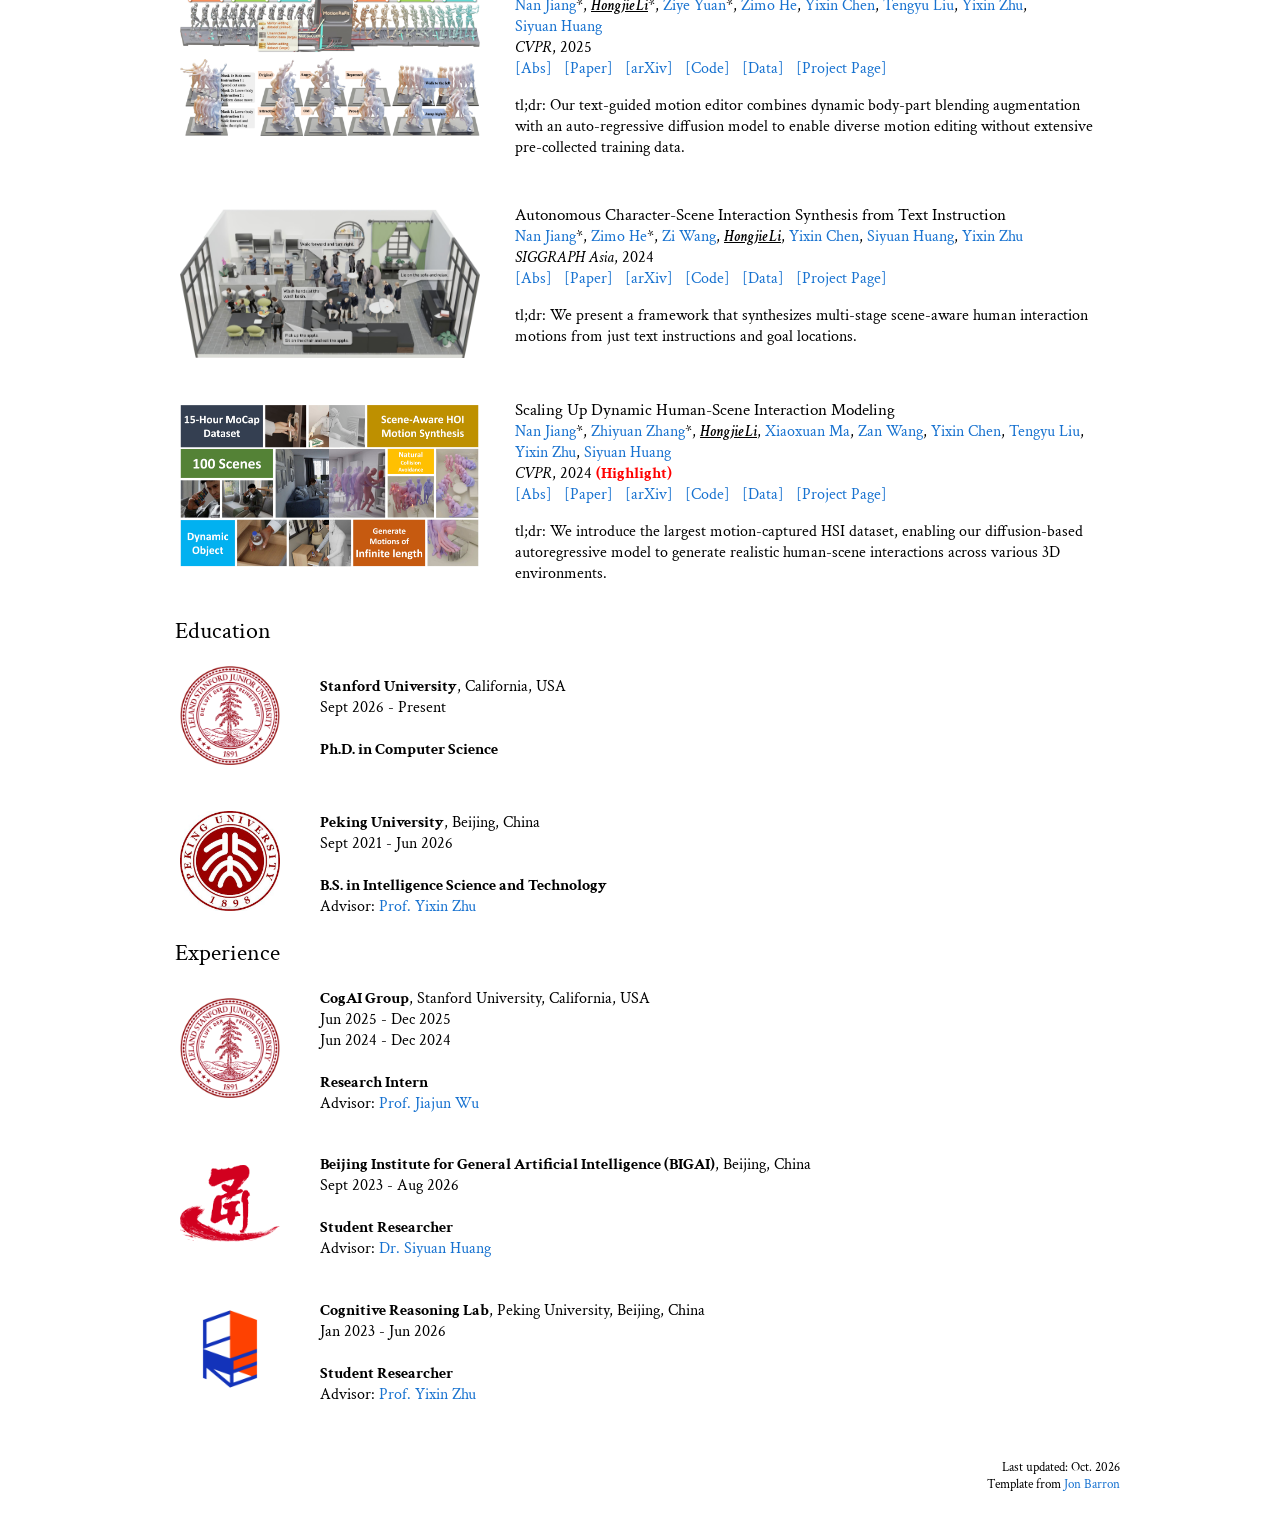
==== commit 7e0cd0cf: "update" ====
--- a/index.html
+++ b/index.html
@@ -42,7 +42,7 @@
                   I also spent two wonderful summers with the <a href="https://jiajunwu.com/" target="_blank">CogAI Group</a> at Stanford in 2024 and 2025.
                 </p>
                 <p>
-                  My research interests lie in Agentic Reasoning, Computer Vision, and Robot Learning. My long-term goal is to develop embodied agents that can autonomously perceive, reason about, and interact with the physical world as humans do.
+                  My research interests lie in Agentic Reasoning, Computer Vision, and Robotics. My long-term goal is to develop embodied agents that can autonomously perceive, reason about, and interact with the physical world as humans do.
                 </p>
                 <p style="text-align:center">
                   <a href="mailto:lihongjie366@gmail.com">Email</a>
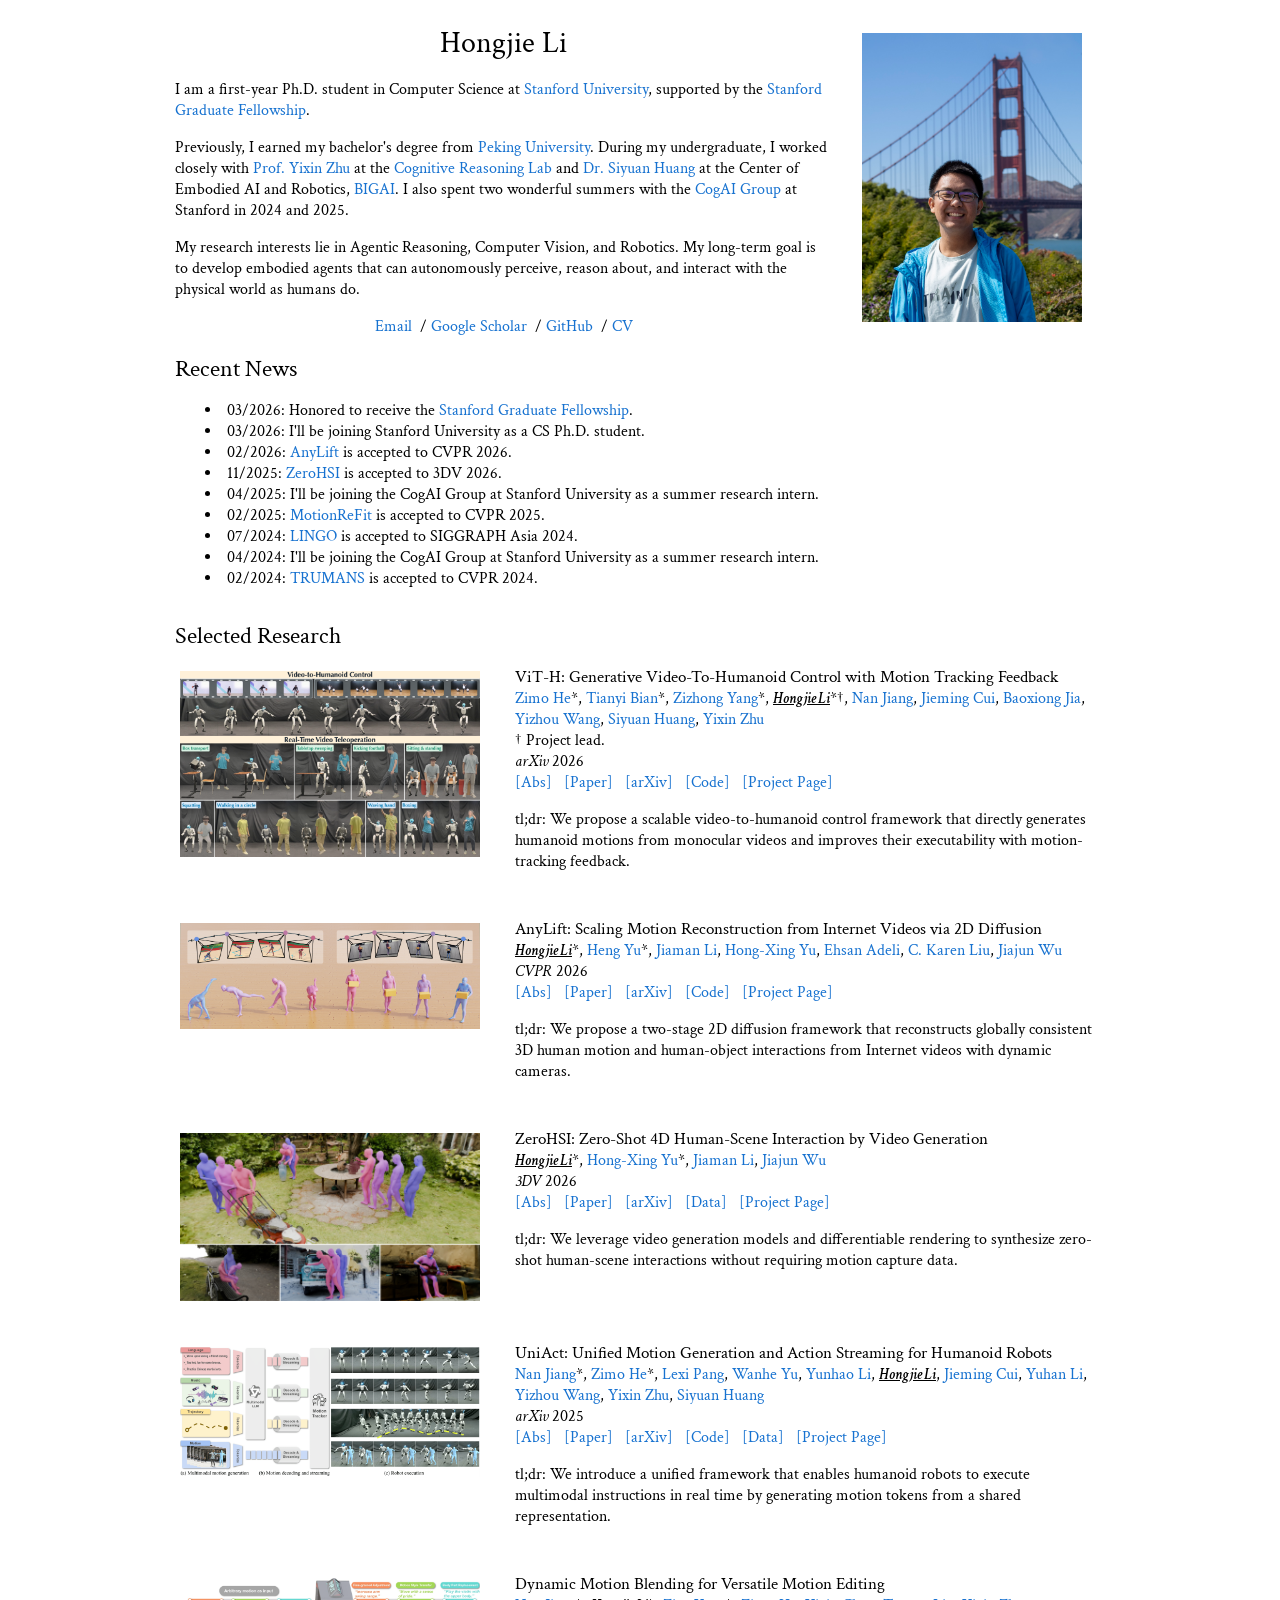
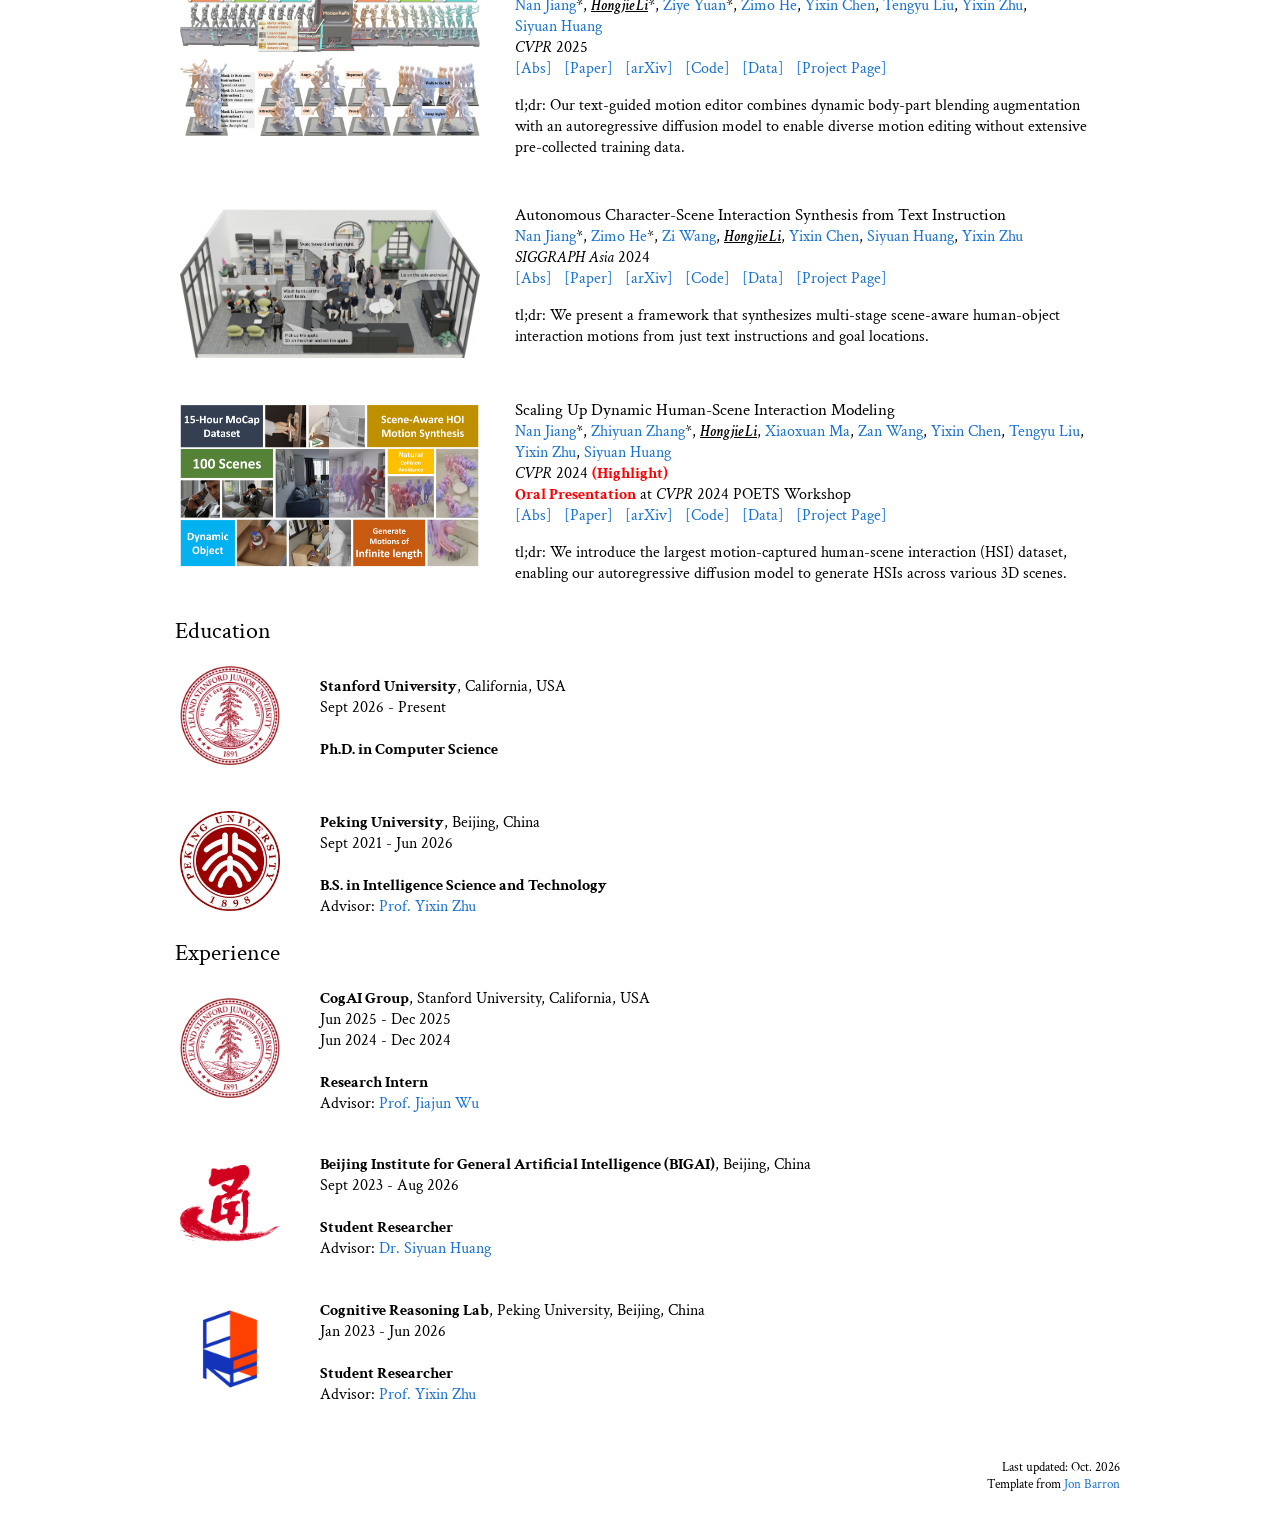
==== commit 98db5f5b: "update" ====
--- a/index.html
+++ b/index.html
@@ -111,7 +111,7 @@
                 <br>
                 † Project lead.
                 <br>
-                <em>arXiv</em>, 2026
+                <em>arXiv</em> 2026
                 <br>
                 <a class="nowrap-name" href="#" target="_blank">[Abs]</a>
                 &nbsp
@@ -147,7 +147,7 @@
                 <a class="nowrap-name" href="https://tml.stanford.edu/#people" target="_blank">C. Karen Liu</a>,
                 <a class="nowrap-name" href="https://jiajunwu.com/" target="_blank">Jiajun Wu</a>
                 <br>
-                <em>CVPR</em>, 2026
+                <em>CVPR</em> 2026
                 <br>
                 <a class="nowrap-name" href="#" target="_blank">[Abs]</a>
                 &nbsp
@@ -180,7 +180,7 @@
                 <a class="nowrap-name" href="https://lijiaman.github.io/" target="_blank">Jiaman Li</a>,
                 <a class="nowrap-name" href="https://jiajunwu.com/" target="_blank">Jiajun Wu</a>
                 <br>
-                <em>3DV</em>, 2026
+                <em>3DV</em> 2026
                 <br>
                 <a class="nowrap-name" href="#" target="_blank">[Abs]</a>
                 &nbsp
@@ -222,7 +222,7 @@
                 <a class="nowrap-name" href="https://yzhu.io/" target="_blank">Yixin Zhu</a>,
                 <a class="nowrap-name" href="https://siyuanhuang.com/" target="_blank">Siyuan Huang</a>
                 <br>
-                <em>arXiv</em>, 2025
+                <em>arXiv</em> 2025
                 <br>
                 <a class="nowrap-name" href="#" target="_blank">[Abs]</a>
                 &nbsp
@@ -263,7 +263,7 @@
                 <a class="nowrap-name" href="https://yzhu.io/" target="_blank">Yixin Zhu</a>,
                 <a class="nowrap-name" href="https://siyuanhuang.com/" target="_blank">Siyuan Huang</a>
                 <br>
-                <em>CVPR</em>, 2025
+                <em>CVPR</em> 2025
                 <br>
                 <a class="nowrap-name" href="#" target="_blank">[Abs]</a>
                 &nbsp
@@ -281,7 +281,7 @@
                   Text-guided motion editing enables high-level semantic control and iterative modifications beyond traditional keyframe animation. Existing methods rely on limited pre-collected training triplets (original motion, edited motion, and instruction), which severely hinders their versatility in diverse editing scenarios. We introduce MotionCutMix, an online data augmentation technique that dynamically generates training triplets by blending body part motions based on input text. While MotionCutMix effectively expands the training distribution, the compositional nature introduces increased randomness and potential body part incoordination. To model such a rich distribution, we present MotionReFit, an auto-regressive diffusion model with a motion coordinator. The auto-regressive architecture facilitates learning by decomposing long sequences, while the motion coordinator mitigates the artifacts of motion composition. Our method handles both spatial and temporal motion edits directly from high-level human instructions, without relying on additional specifications or Large Language Models (LLMs). Through extensive experiments, we show that MotionReFit achieves state-of-the-art performance in text-guided motion editing. Ablation studies further verify that MotionCutMix significantly improves the model's generalizability while maintaining training convergence.
                 </abs>
                 <p>
-                  tl;dr: Our text-guided motion editor combines dynamic body-part blending augmentation with an auto-regressive diffusion model to enable diverse motion editing without extensive pre-collected training data.
+                  tl;dr: Our text-guided motion editor combines dynamic body-part blending augmentation with an autoregressive diffusion model to enable diverse motion editing without extensive pre-collected training data.
                 </p>
               </td>
             </tr>
@@ -301,7 +301,7 @@
                 <a class="nowrap-name" href="https://siyuanhuang.com/" target="_blank">Siyuan Huang</a>,
                 <a class="nowrap-name" href="https://yzhu.io/" target="_blank">Yixin Zhu</a>
                 <br>
-                <em>SIGGRAPH Asia</em>, 2024
+                <em>SIGGRAPH Asia</em> 2024
                 <br>
                 <a class="nowrap-name" href="#" target="_blank">[Abs]</a>
                 &nbsp
@@ -319,7 +319,7 @@
                   Synthesizing human motions in 3D environments, particularly those with complex activities such as locomotion, hand-reaching, and Human-Object Interaction (HOI), presents substantial demands for user-defined waypoints and stage transitions. These requirements pose challenges for current models, leading to a notable gap in automating the animation of characters from simple human inputs. This paper addresses this challenge by introducing a comprehensive framework for synthesizing multi-stage scene-aware interaction motions directly from a single text instruction and goal location. Our approach employs an auto-regressive diffusion model to synthesize the next motion segment, along with an autonomous scheduler predicting the transition for each action stage. To ensure that the synthesized motions are seamlessly integrated within the environment, we propose a scene representation that considers the local perception both at the start and the goal location. We further enhance the coherence of the generated motion by integrating frame embeddings with language input. Additionally, to support model training, we present a comprehensive motion-captured (MoCap) dataset comprising 16 hours of motion sequences in 120 indoor scenes covering 40 types of motions, each annotated with precise language descriptions. Experimental results demonstrate the efficacy of our method in generating high-quality, multi-stage motions closely aligned with environmental and textual conditions.
                 </abs>
                 <p>
-                  tl;dr: We present a framework that synthesizes multi-stage scene-aware human interaction motions from just text instructions and goal locations.
+                  tl;dr: We present a framework that synthesizes multi-stage scene-aware human-object interaction motions from just text instructions and goal locations.
                 </p>
               </td>
             </tr>
@@ -342,9 +342,11 @@
                 <a class="nowrap-name" href="https://yzhu.io/" target="_blank">Yixin Zhu</a>,
                 <a class="nowrap-name" href="https://siyuanhuang.com/" target="_blank">Siyuan Huang</a>
                 <br>
-                <em>CVPR</em>, 2024
+                <em>CVPR</em> 2024
                 <font color="red"><b>(Highlight)</b></font>
                 <br>
+                <font color="red"><b>Oral Presentation</b></font> at <em>CVPR</em> 2024 POETS Workshop
+                <br>
                 <a class="nowrap-name" href="#" target="_blank">[Abs]</a>
                 &nbsp
                 <a class="nowrap-name" href="static/publications/cvpr24_trumans.pdf" target="_blank">[Paper]</a>
@@ -361,7 +363,7 @@
                   Confronting the challenges of data scarcity and advanced motion synthesis in HSI modeling, we introduce the TRUMANS (Tracking Human Actions in Scenes) dataset alongside a novel HSI motion synthesis method. TRUMANS stands as the most comprehensive motion-captured HSI dataset currently available, encompassing over 15 hours of human interactions across 100 indoor scenes. It intricately captures whole-body human motions and part-level object dynamics, focusing on the realism of contact. This dataset is further scaled up by transforming physical environments into exact virtual models and applying extensive augmentations to appearance and motion for both humans and objects while maintaining interaction fidelity. Utilizing TRUMANS, we devise a diffusion-based autoregressive model that efficiently generates Human-Scene Interaction (HSI) sequences of any length, taking into account both scene context and intended actions. In experiments, our approach shows remarkable zero-shot generalizability on a range of 3D scene datasets (e.g., PROX, Replica, ScanNet, ScanNet++), producing motions that closely mimic original motion-captured sequences, as confirmed by quantitative experiments and human studies.
                 </abs>
                 <p>
-                  tl;dr: We introduce the largest motion-captured HSI dataset, enabling our diffusion-based autoregressive model to generate realistic human-scene interactions across various 3D environments.
+                  tl;dr: We introduce the largest motion-captured human-scene interaction (HSI) dataset, enabling our autoregressive diffusion model to generate HSIs across various 3D scenes.
                 </p>
               </td>
             </tr>
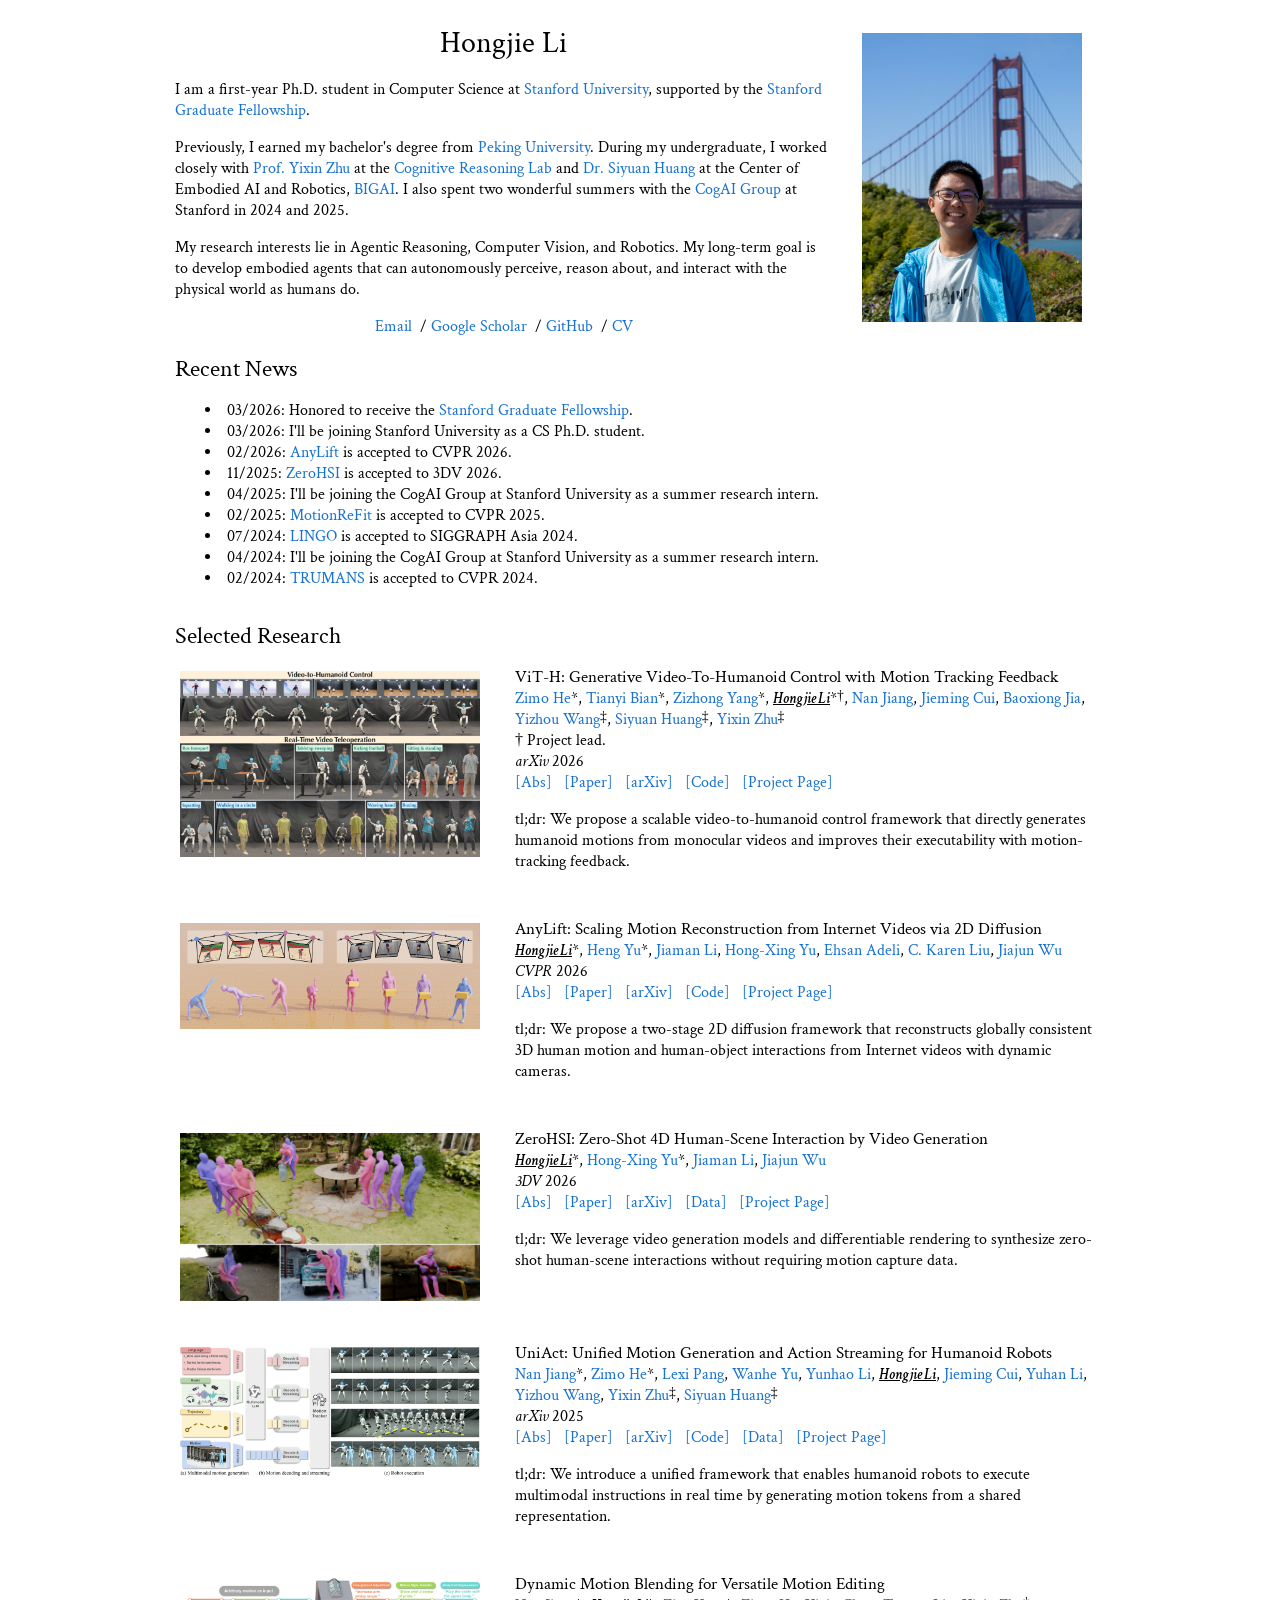
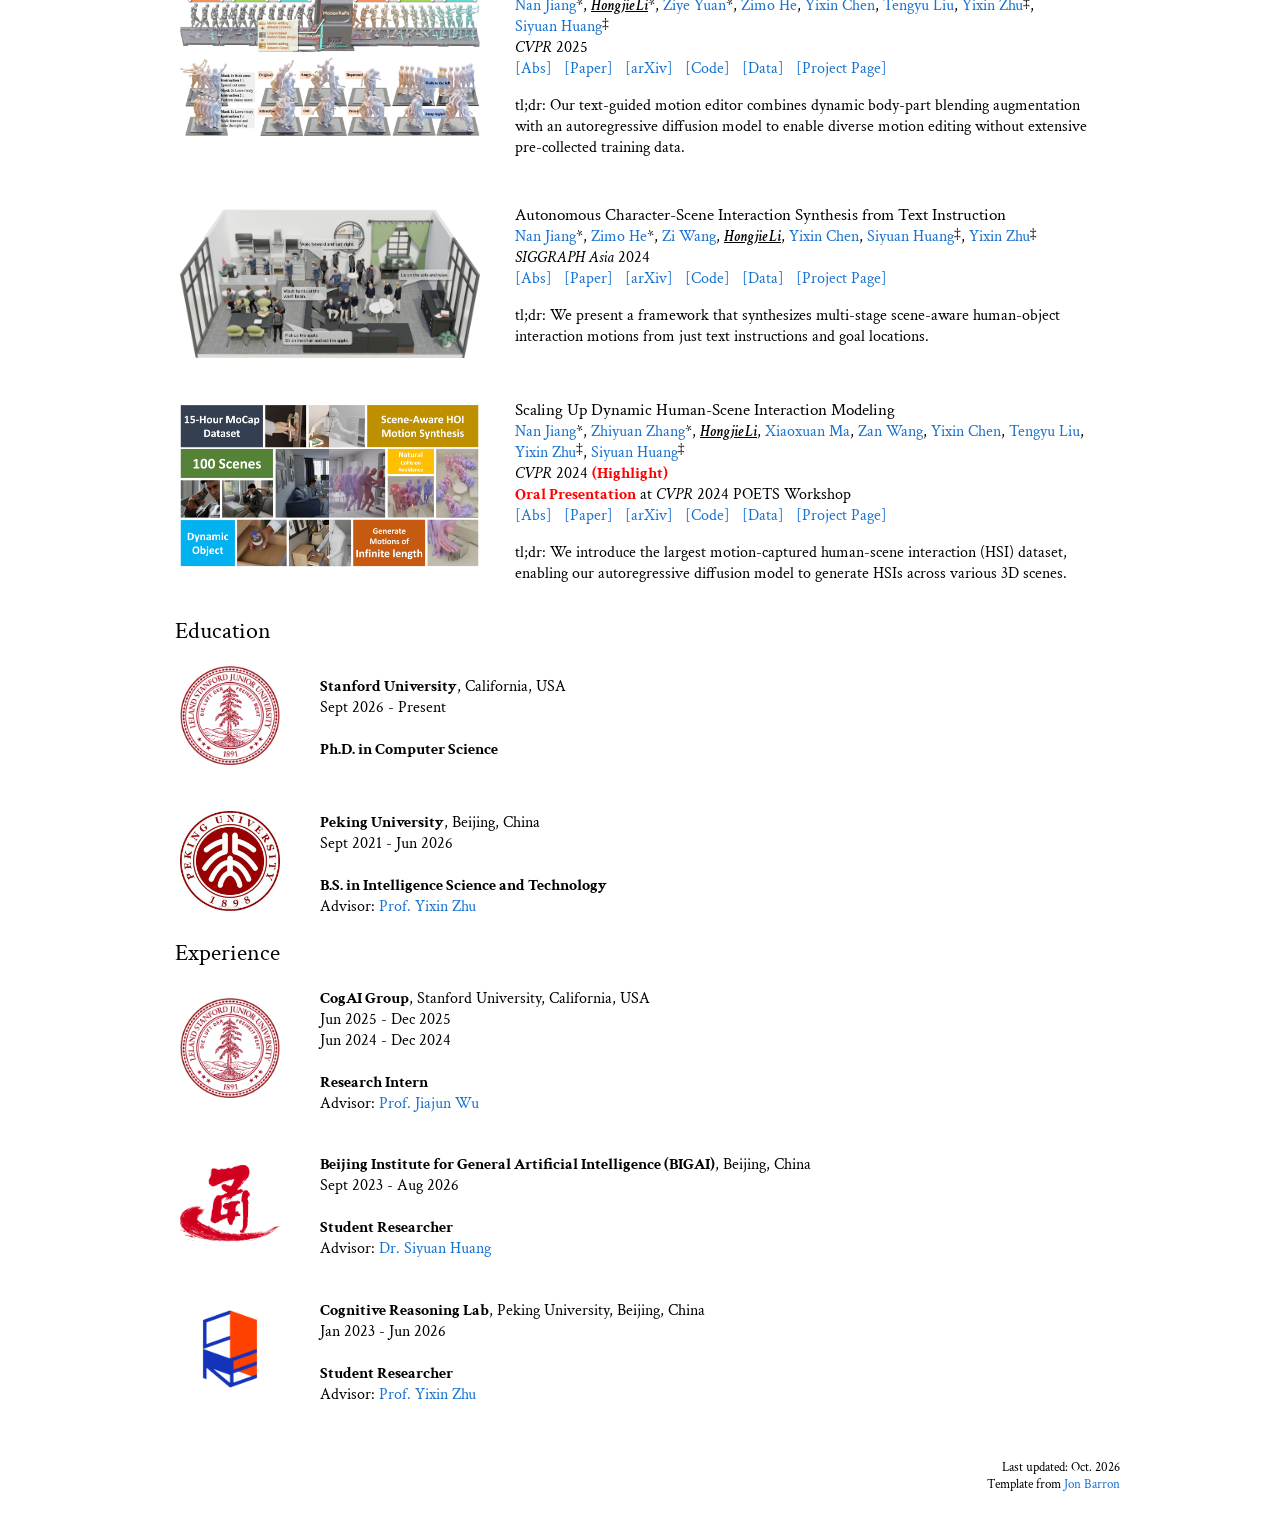
==== commit 5ced6eb5: "update" ====
--- a/index.html
+++ b/index.html
@@ -45,7 +45,7 @@
                   My research interests lie in Agentic Reasoning, Computer Vision, and Robotics. My long-term goal is to develop embodied agents that can autonomously perceive, reason about, and interact with the physical world as humans do.
                 </p>
                 <p style="text-align:center">
-                  <a href="mailto:lihongjie366@gmail.com">Email</a>
+                  <a href="mailto:hongjie@cs.stanford.edu">Email</a>
                   &nbsp/&nbsp<a href="https://scholar.google.com/citations?user=elzAX5YAAAAJ&hl=en" target="_blank">Google Scholar</a>
                   &nbsp/&nbsp<a href="https://github.com/awfuact" target="_blank">GitHub</a>
                   &nbsp/&nbsp<a href="static/files/CV_Hongjie_Li.pdf" target="_blank">CV</a>
@@ -101,15 +101,15 @@
                 <a class="nowrap-name" href="https://mileret.github.io/" target="_blank">Zimo He</a>*,
                 <a class="nowrap-name" href="https://pku.ai/author/tianyi-bian/" target="_blank">Tianyi Bian</a>*,
                 <a class="nowrap-name" href="https://pku.ai/author/zizhong-yang/" target="_blank">Zizhong Yang</a>*,
-                <strong class="nowrap-name" >Hongjie Li</strong>*†,
+                <strong class="nowrap-name" >Hongjie Li</strong>*<sup class="author-note-marker author-note-symbol">†</sup>,
                 <a class="nowrap-name" href="https://jnnan.github.io/" target="_blank">Nan Jiang</a>,
                 <a class="nowrap-name" href="https://jiemingcui.github.io/" target="_blank">Jieming Cui</a>,
                 <a class="nowrap-name" href="https://buzz-beater.github.io/" target="_blank">Baoxiong Jia</a>,
-                <a class="nowrap-name" href="https://cfcs.pku.edu.cn/people/faculty/yizhouwang/index.htm" target="_blank">Yizhou Wang</a>,
-                <a class="nowrap-name" href="https://siyuanhuang.com/" target="_blank">Siyuan Huang</a>,
-                <a class="nowrap-name" href="https://yzhu.io/" target="_blank">Yixin Zhu</a>
-                <br>
-                † Project lead.
+                <a class="nowrap-name" href="https://cfcs.pku.edu.cn/people/faculty/yizhouwang/index.htm" target="_blank">Yizhou Wang</a><sup class="author-note-marker author-note-symbol">‡</sup>,
+                <a class="nowrap-name" href="https://siyuanhuang.com/" target="_blank">Siyuan Huang</a><sup class="author-note-marker author-note-symbol">‡</sup>,
+                <a class="nowrap-name" href="https://yzhu.io/" target="_blank">Yixin Zhu</a><sup class="author-note-marker author-note-symbol">‡</sup>
+                <br>
+                <span class="author-note-symbol">†</span> Project lead.
                 <br>
                 <em>arXiv</em> 2026
                 <br>
@@ -219,8 +219,8 @@
                 <a class="nowrap-name" href="https://jiemingcui.github.io/" target="_blank">Jieming Cui</a>,
                 <a class="nowrap-name" >Yuhan Li</a>,
                 <a class="nowrap-name" href="https://cfcs.pku.edu.cn/people/faculty/yizhouwang/index.htm" target="_blank">Yizhou Wang</a>,
-                <a class="nowrap-name" href="https://yzhu.io/" target="_blank">Yixin Zhu</a>,
-                <a class="nowrap-name" href="https://siyuanhuang.com/" target="_blank">Siyuan Huang</a>
+                <a class="nowrap-name" href="https://yzhu.io/" target="_blank">Yixin Zhu</a><sup class="author-note-marker author-note-symbol">‡</sup>,
+                <a class="nowrap-name" href="https://siyuanhuang.com/" target="_blank">Siyuan Huang</a><sup class="author-note-marker author-note-symbol">‡</sup>
                 <br>
                 <em>arXiv</em> 2025
                 <br>
@@ -260,8 +260,8 @@
                 <a class="nowrap-name" href="https://mileret.github.io/" target="_blank">Zimo He</a>,
                 <a class="nowrap-name" href="https://yixchen.github.io/" target="_blank">Yixin Chen</a>,
                 <a class="nowrap-name" href="https://tengyu.ai/" target="_blank">Tengyu Liu</a>,
-                <a class="nowrap-name" href="https://yzhu.io/" target="_blank">Yixin Zhu</a>,
-                <a class="nowrap-name" href="https://siyuanhuang.com/" target="_blank">Siyuan Huang</a>
+                <a class="nowrap-name" href="https://yzhu.io/" target="_blank">Yixin Zhu</a><sup class="author-note-marker author-note-symbol">‡</sup>,
+                <a class="nowrap-name" href="https://siyuanhuang.com/" target="_blank">Siyuan Huang</a><sup class="author-note-marker author-note-symbol">‡</sup>
                 <br>
                 <em>CVPR</em> 2025
                 <br>
@@ -298,8 +298,8 @@
                 <a class="nowrap-name" >Zi Wang</a>,
                 <strong class="nowrap-name" >Hongjie Li</strong>,
                 <a class="nowrap-name" href="https://yixchen.github.io/" target="_blank">Yixin Chen</a>,
-                <a class="nowrap-name" href="https://siyuanhuang.com/" target="_blank">Siyuan Huang</a>,
-                <a class="nowrap-name" href="https://yzhu.io/" target="_blank">Yixin Zhu</a>
+                <a class="nowrap-name" href="https://siyuanhuang.com/" target="_blank">Siyuan Huang</a><sup class="author-note-marker author-note-symbol">‡</sup>,
+                <a class="nowrap-name" href="https://yzhu.io/" target="_blank">Yixin Zhu</a><sup class="author-note-marker author-note-symbol">‡</sup>
                 <br>
                 <em>SIGGRAPH Asia</em> 2024
                 <br>
@@ -339,8 +339,8 @@
                 <a class="nowrap-name" href="https://silvester.wang/" target="_blank">Zan Wang</a>,
                 <a class="nowrap-name" href="https://yixchen.github.io/" target="_blank">Yixin Chen</a>,
                 <a class="nowrap-name" href="https://tengyu.ai/" target="_blank">Tengyu Liu</a>,
-                <a class="nowrap-name" href="https://yzhu.io/" target="_blank">Yixin Zhu</a>,
-                <a class="nowrap-name" href="https://siyuanhuang.com/" target="_blank">Siyuan Huang</a>
+                <a class="nowrap-name" href="https://yzhu.io/" target="_blank">Yixin Zhu</a><sup class="author-note-marker author-note-symbol">‡</sup>,
+                <a class="nowrap-name" href="https://siyuanhuang.com/" target="_blank">Siyuan Huang</a><sup class="author-note-marker author-note-symbol">‡</sup>
                 <br>
                 <em>CVPR</em> 2024
                 <font color="red"><b>(Highlight)</b></font>
--- a/static/css/stylesheet.css
+++ b/static/css/stylesheet.css
@@ -73,6 +73,18 @@
   /* color: #f09228; */
   color: #1772d0;
   text-decoration: underline;
+}
+
+.author-note-symbol {
+  font-family: 'Times New Roman', serif;
+}
+
+.author-note-marker {
+  position: relative;
+  top: -0.25em;
+  font-size: 85%;
+  line-height: 0;
+  vertical-align: baseline;
 }
 
 coa {
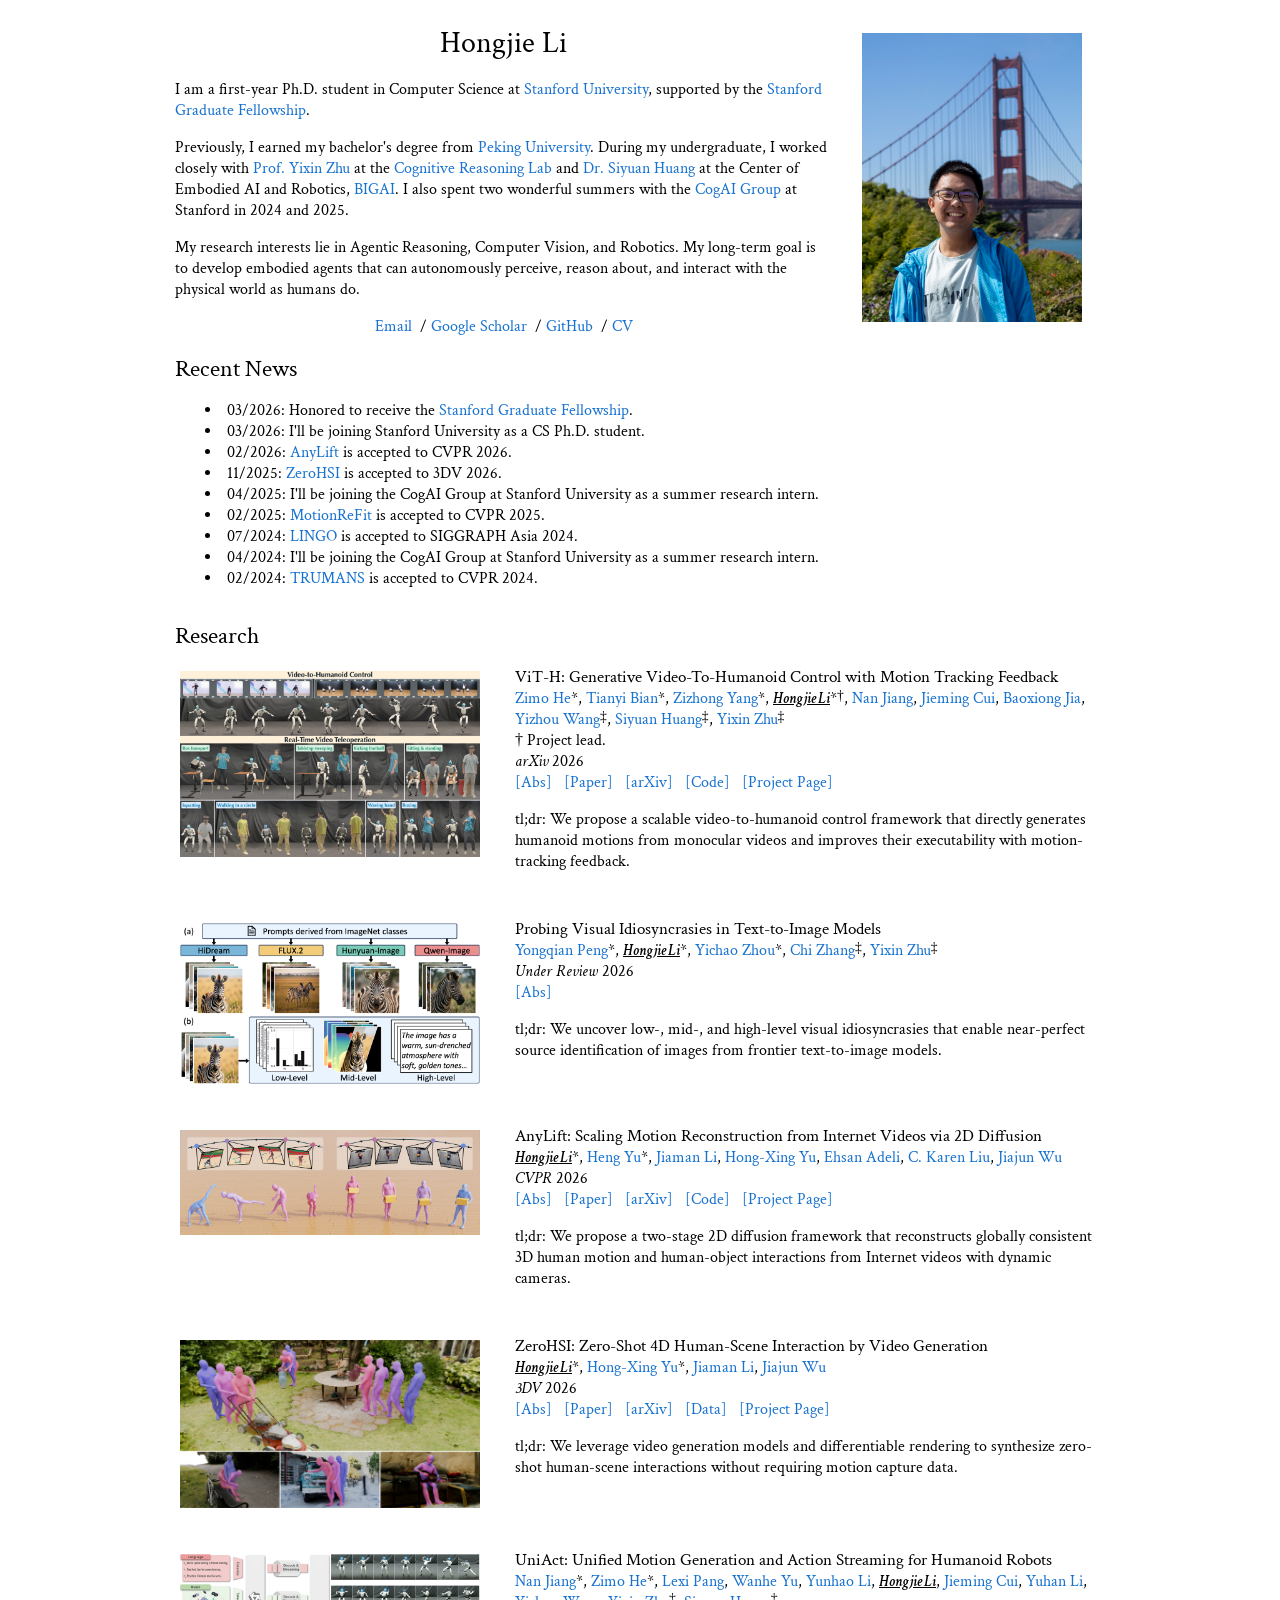
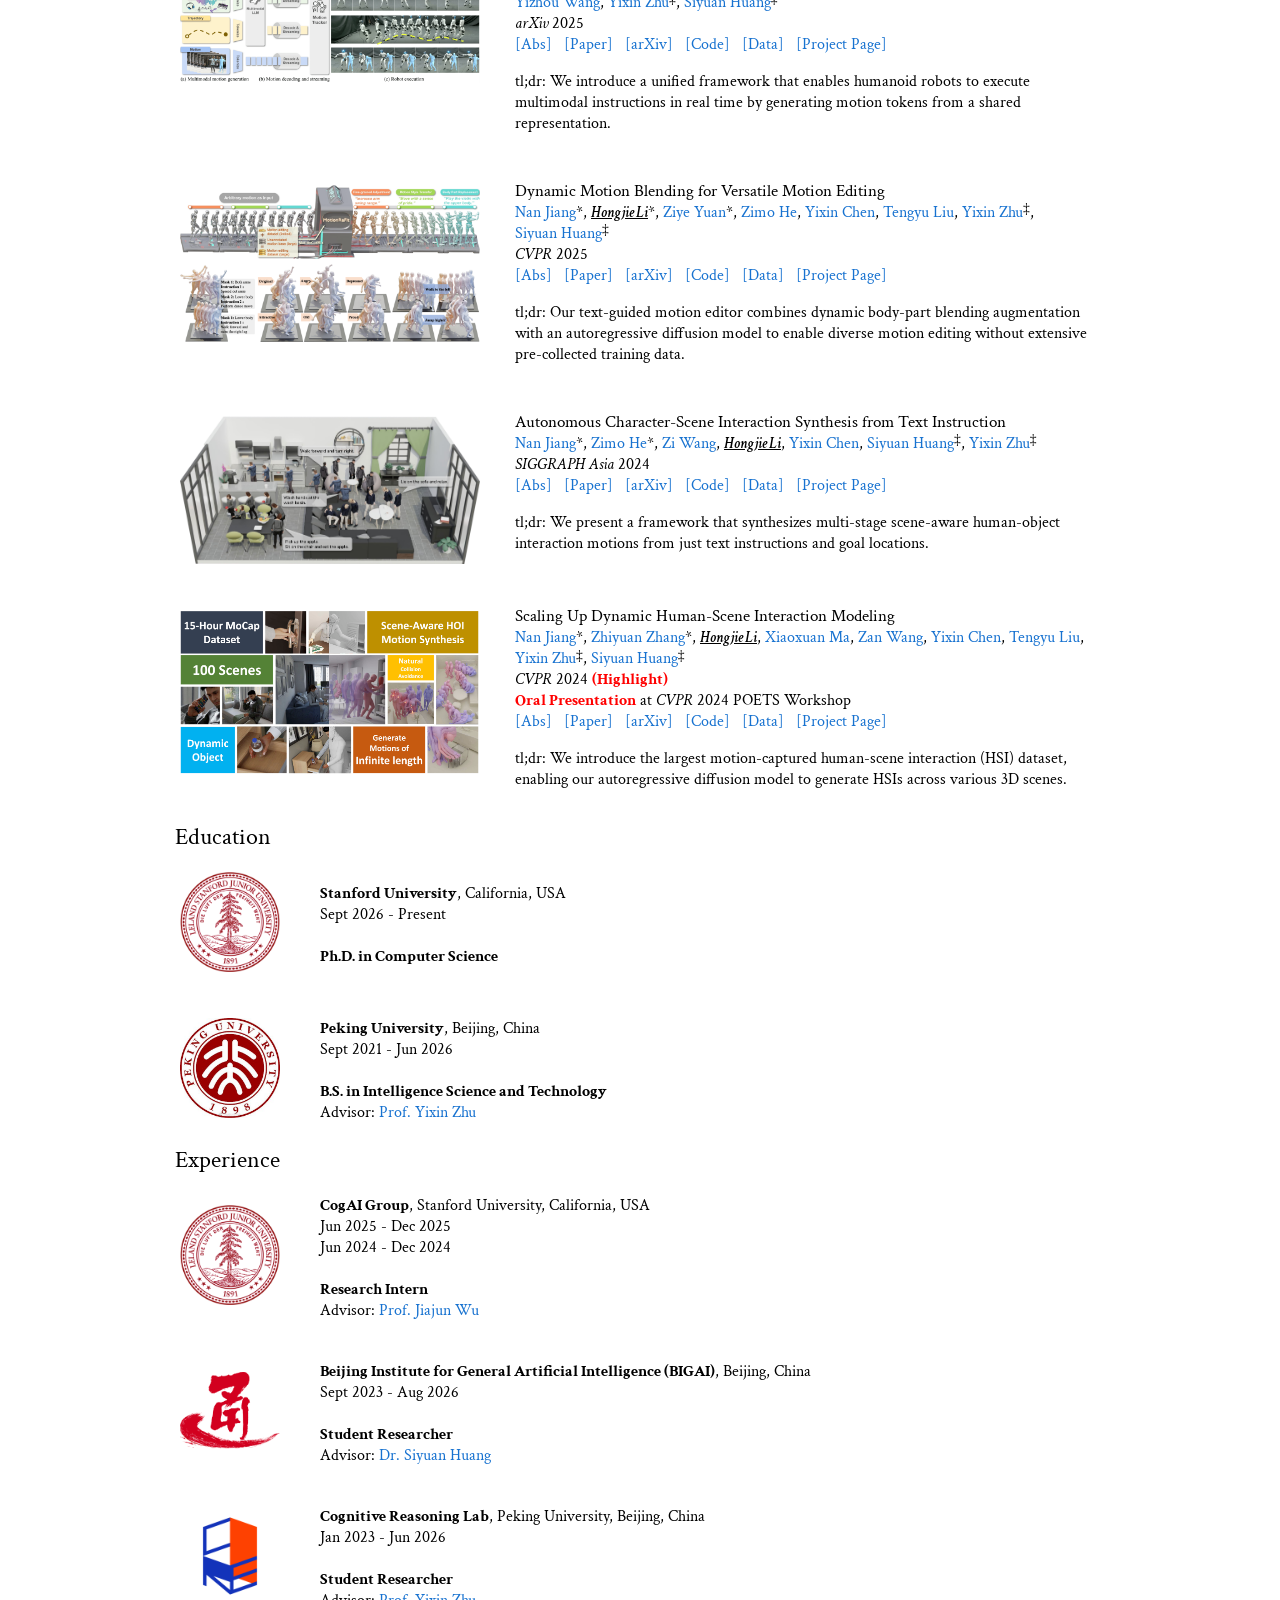
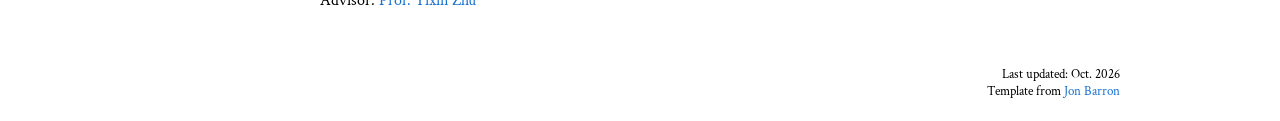
==== commit d3be13a1: "update" ====
--- a/index.html
+++ b/index.html
@@ -16,7 +16,7 @@
     
     <link rel="stylesheet" type="text/css" href="static/css/stylesheet.css">
     <script src="static/js/script.js"></script>
-    <link rel="icon" href="static/images/icon.png">
+    <link rel="icon" href="static/images/favicon.ico" sizes="any">
     
     <link rel="preconnect" href="https://fonts.googleapis.com">
     <link rel="preconnect" href="https://fonts.gstatic.com" crossorigin>
@@ -87,12 +87,15 @@
           <table style="width:100%;border:0px;border-spacing:0px;border-collapse:separate;margin-right:auto;margin-left:auto;"><tbody>
             <tr>
               <td style="padding:15px;padding-top:0;padding-bottom:0;width:100%;vertical-align:middle">
-                <heading>Selected Research</heading>
+                <heading>Research</heading>
+                <span class="research-filter" hidden>(<button type="button" data-research-filter="selected" aria-pressed="true">show selected</button>
+                  /
+                  <button type="button" data-research-filter="all" aria-pressed="false">show all by date</button>)</span>
               </td>
             </tr>
           </tbody></table>
           
-          <table style="width:100%;border:0px;border-spacing:0px;border-collapse:separate;margin-right:auto;margin-left:auto;"><tbody>
+          <table class="research-paper" data-selected="true" style="width:100%;border:0px;border-spacing:0px;border-collapse:separate;margin-right:auto;margin-left:auto;"><tbody>
             <tr>
               <td style="padding:20px;width:18px;vertical-align:middle"><img src='static/publications/arxiv26_vit-h.png', width="300px"></td>
               <td style="padding:15px;width:80%;vertical-align:middle">
@@ -133,7 +136,42 @@
             </tr>
           </tbody></table>
 
-          <table style="width:100%;border:0px;border-spacing:0px;border-collapse:separate;margin-right:auto;margin-left:auto;"><tbody>
+          <table class="research-paper" data-selected="false" style="width:100%;border:0px;border-spacing:0px;border-collapse:separate;margin-right:auto;margin-left:auto;"><tbody>
+            <tr>
+              <td style="padding:20px;width:18px;vertical-align:middle"><img src='static/publications/under_review26_probing.png', width="300px"></td>
+              <td style="padding:15px;width:80%;vertical-align:middle">
+                <papertitle>Probing Visual Idiosyncrasies in Text-to-Image Models</papertitle>
+                <br>
+                <a class="nowrap-name" href="https://ppyyqq.github.io/" target="_blank">Yongqian Peng</a>*,
+                <strong class="nowrap-name" >Hongjie Li</strong>*,
+                <a class="nowrap-name" href="https://zyclbt.github.io/" target="_blank">Yichao Zhou</a>*,
+                
+                <a class="nowrap-name" href="https://wellyzhang.github.io/" target="_blank">Chi Zhang</a><sup class="author-note-marker author-note-symbol">‡</sup>,
+                <a class="nowrap-name" href="https://yzhu.io/" target="_blank">Yixin Zhu</a><sup class="author-note-marker author-note-symbol">‡</sup>
+                <br>
+                <em>Under Review</em> 2026
+                <br>
+                <a class="nowrap-name" href="#" target="_blank">[Abs]</a>
+                <!-- &nbsp
+                <a class="nowrap-name" href="" target="_blank">[Paper]</a> -->
+                <!-- &nbsp
+                <a class="nowrap-name" href="" target="_blank">[arXiv]</a> -->
+                <!-- &nbsp
+                <a class="nowrap-name" href="" target="_blank">[Code]</a> -->
+                <!-- &nbsp
+                <a class="nowrap-name" href="" target="_blank">[Project Page]</a> -->
+                <br>
+                <abs>
+                  Text-to-Image (T2I) models turn short text descriptions into images, and the leading models now produce images of comparable visual quality. Whether their outputs still carry model-specific characteristics matters for attribution, for model comparison beyond aggregate quality, and for evaluations that assume anonymity. We ask whether images from frontier T2I models can still be classified by source, and which visual properties make this possible. Here we show that a standard ResNet-50 identifies the source of an image among  HiDream-O1-Dev, FLUX.2-dev, HunyuanImage-3.0, and Qwen-Image-2512, the four highest-ranked open-source models on the Text-to-Image Arena, with 99.75% accuracy on held-out prompts. Human participants reach only 64.03% on the pairwise version of this task, so the distinguishing cues are not visually obvious; they are also not tied to a particular classifier and survive severe image corruptions and out-of-distribution prompts. We trace them to visual idiosyncrasies at three levels: low-level texture statistics alone let a lightweight multi-layer perceptron match ResNet-50; object layout, depth, and albedo estimated from the images each carry a source signal; and image captions reveal model-specific preferences in style and background that the prompts never specify. A one-sentence hint about these cues raises human accuracy by seven percentage points. These idiosyncrasies make source classification a tool for measuring similarity between models and between real and generated images, and they caution against assuming anonymity in human preference evaluation of T2I models.
+                </abs>
+                <p>
+                  tl;dr: We uncover low-, mid-, and high-level visual idiosyncrasies that enable near-perfect source identification of images from frontier text-to-image models.
+                </p>
+              </td>
+            </tr>
+          </tbody></table>
+
+          <table class="research-paper" data-selected="true" style="width:100%;border:0px;border-spacing:0px;border-collapse:separate;margin-right:auto;margin-left:auto;"><tbody>
             <tr>
               <td style="padding:20px;width:18px;vertical-align:middle"><img src='static/publications/cvpr26_anylift.png', width="300px"></td>
               <td style="padding:15px;width:80%;vertical-align:middle">
@@ -169,7 +207,7 @@
             </tr>
           </tbody></table>
 
-          <table style="width:100%;border:0px;border-spacing:0px;border-collapse:separate;margin-right:auto;margin-left:auto;"><tbody>
+          <table class="research-paper" data-selected="true" style="width:100%;border:0px;border-spacing:0px;border-collapse:separate;margin-right:auto;margin-left:auto;"><tbody>
             <tr>
               <td style="padding:20px;width:18px;vertical-align:middle"><img src='static/publications/3dv26_zerohsi.jpg', width="300px"></td>
               <td style="padding:15px;width:80%;vertical-align:middle">
@@ -204,7 +242,7 @@
             </tr>
           </tbody></table>
 
-          <table style="width:100%;border:0px;border-spacing:0px;border-collapse:separate;margin-right:auto;margin-left:auto;"><tbody>
+          <table class="research-paper" data-selected="false" style="width:100%;border:0px;border-spacing:0px;border-collapse:separate;margin-right:auto;margin-left:auto;"><tbody>
             <tr>
               <td style="padding:20px;width:18px;vertical-align:middle"><img src='static/publications/arxiv25_uniact.png', width="300px"></td>
               <td style="padding:15px;width:80%;vertical-align:middle">
@@ -248,7 +286,7 @@
             </tr>
           </tbody></table>
 
-          <table style="width:100%;border:0px;border-spacing:0px;border-collapse:separate;margin-right:auto;margin-left:auto;"><tbody>
+          <table class="research-paper" data-selected="true" style="width:100%;border:0px;border-spacing:0px;border-collapse:separate;margin-right:auto;margin-left:auto;"><tbody>
             <tr>
               <td style="padding:20px;width:18px;vertical-align:middle"><img src='static/publications/cvpr25_motionrefit.png', width="300px"></td>
               <td style="padding:15px;width:80%;vertical-align:middle">
@@ -287,7 +325,7 @@
             </tr>
           </tbody></table>
 
-          <table style="width:100%;border:0px;border-spacing:0px;border-collapse:separate;margin-right:auto;margin-left:auto;"><tbody>
+          <table class="research-paper" data-selected="false" style="width:100%;border:0px;border-spacing:0px;border-collapse:separate;margin-right:auto;margin-left:auto;"><tbody>
             <tr>
               <td style="padding:20px;width:18px;vertical-align:middle"><img src='static/publications/siggraph-asia24_lingo.jpg', width="300px"></td>
               <td style="padding:15px;width:80%;vertical-align:middle">
@@ -325,7 +363,7 @@
             </tr>
           </tbody></table>
 
-          <table style="width:100%;border:0px;border-spacing:0px;border-collapse:separate;margin-right:auto;margin-left:auto;"><tbody>
+          <table class="research-paper" data-selected="true" style="width:100%;border:0px;border-spacing:0px;border-collapse:separate;margin-right:auto;margin-left:auto;"><tbody>
             <tr>
               <td style="padding:20px;width:18px;vertical-align:middle"><img src='static/publications/cvpr24_trumans.jpg', width="300px"></td>
               <td style="padding:15px;width:80%;vertical-align:middle">
--- a/static/css/stylesheet.css
+++ b/static/css/stylesheet.css
@@ -238,3 +238,28 @@
 .nowrap-name {
   white-space: nowrap;
 }
+
+.research-filter {
+  margin-left: 4px;
+  font-size: 17px;
+}
+
+.research-filter button {
+  padding: 0;
+  border: 0;
+  background: none;
+  color: #1772d0;
+  font: inherit;
+  white-space: nowrap;
+  cursor: pointer;
+}
+
+.research-filter button[aria-pressed="true"] {
+  color: inherit;
+  font-weight: 600;
+}
+
+.research-filter button:hover,
+.research-filter button:focus-visible {
+  text-decoration: underline;
+}
